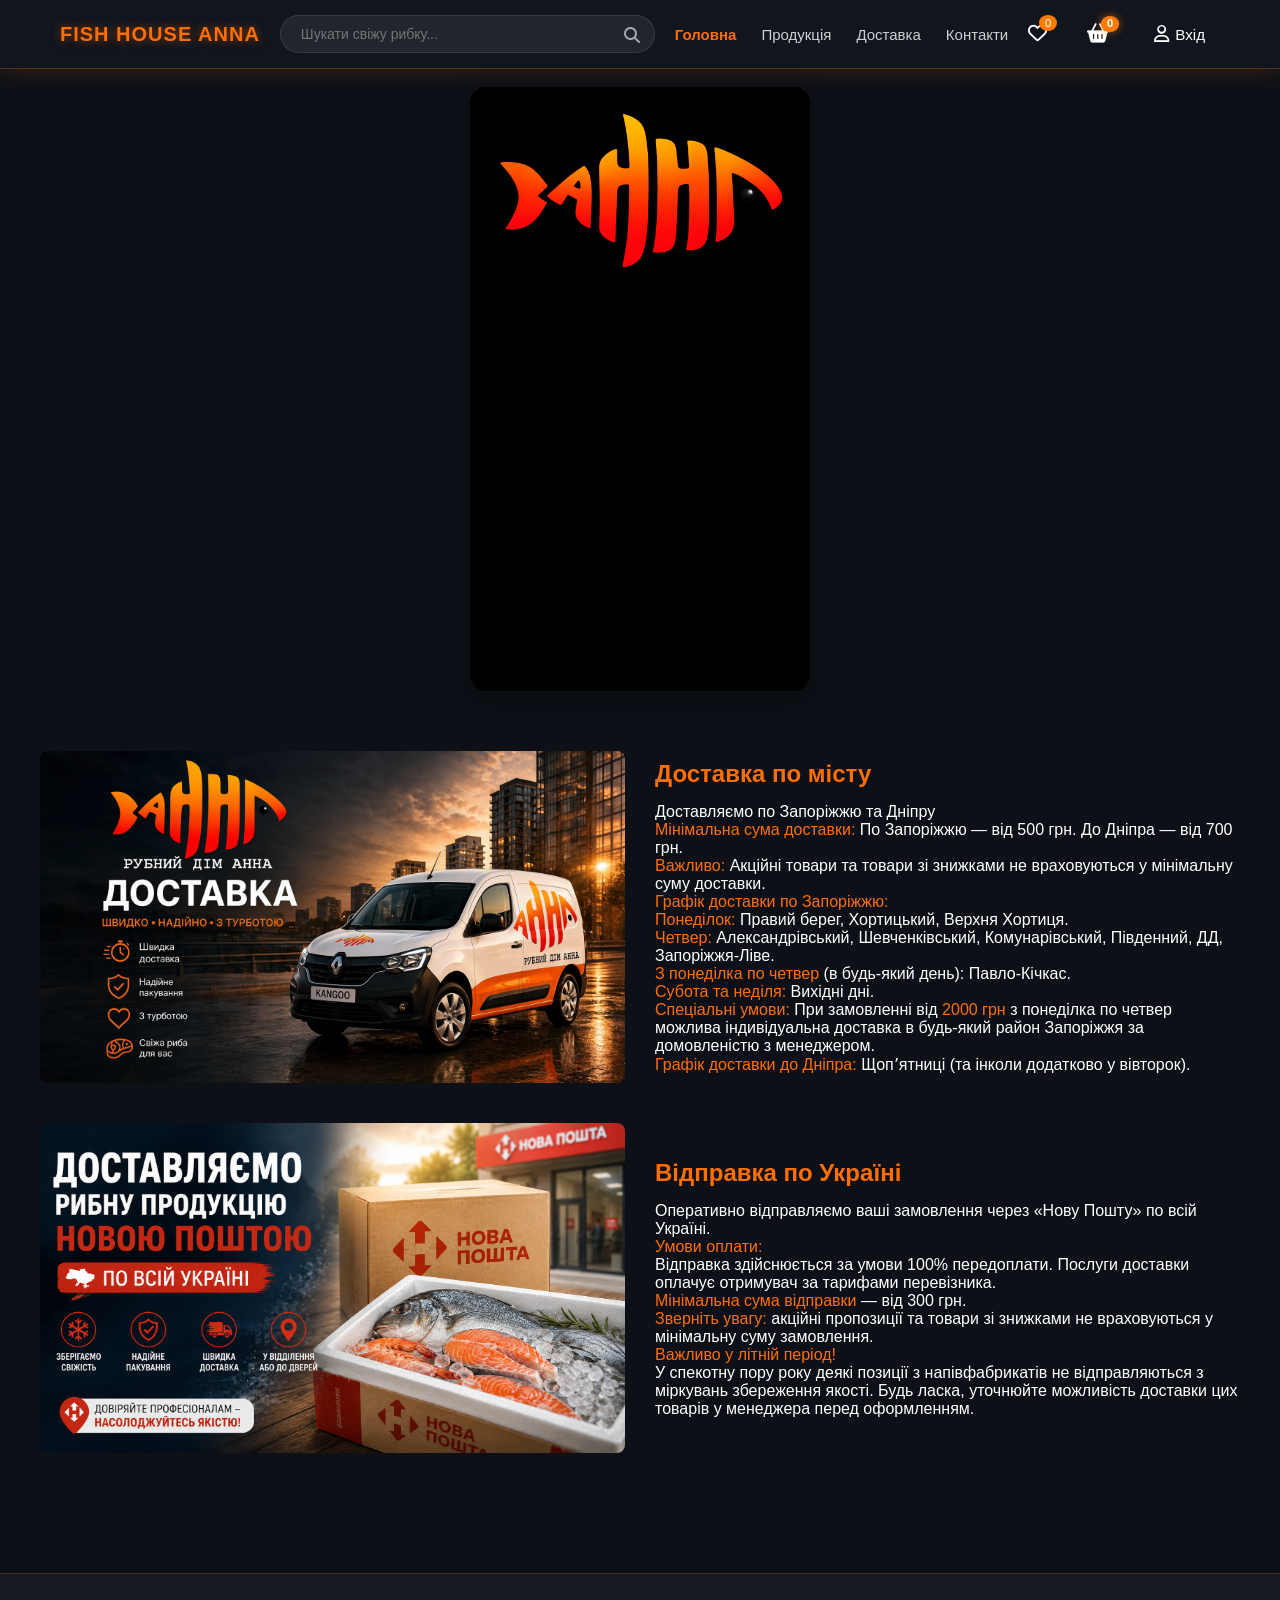
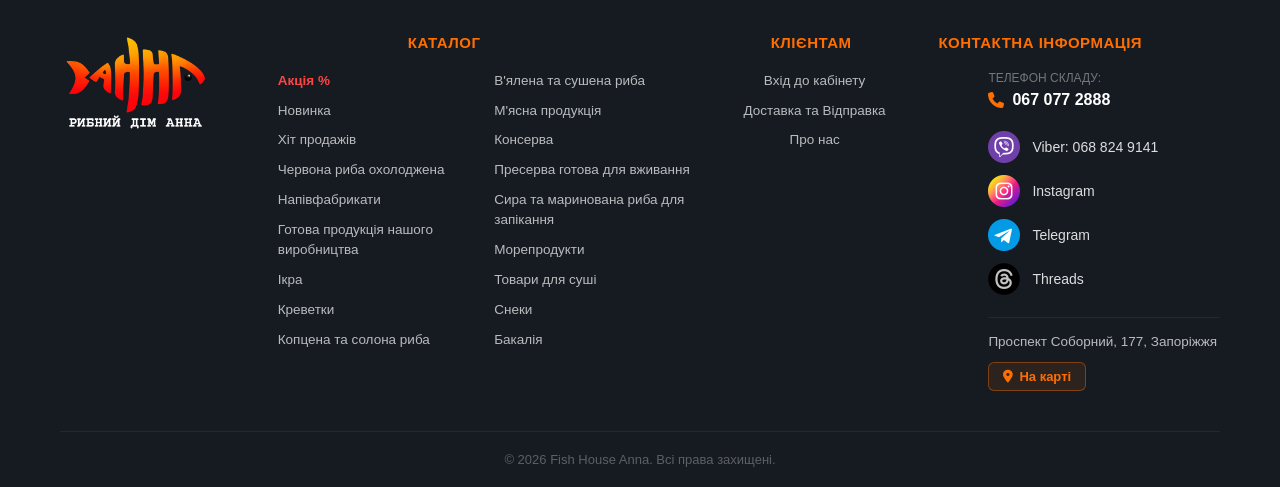
==== index.html @ f6aaa6c7 "Add files via upload" ====
<!DOCTYPE html>
<html lang="uk">
<head>
    <meta charset="UTF-8">
    <meta name="viewport" content="width=device-width, initial-scale=1.0">
    <title>Fish House Anna — Рибний дім</title>
    <link rel="stylesheet" href="https://cdnjs.cloudflare.com/ajax/libs/font-awesome/6.4.0/css/all.min.css">
    <link rel="stylesheet" href="style.css">
</head>
<body>

    <header class="header">
        <div class="header__container">
            
            <a href="index.html" class="header__logo">Fish House Anna</a>

            <div class="header__search">
                <input type="text" class="header__search-input" placeholder="Шукати свіжу рибку...">
                <button type="submit" class="header__search-btn">
                    <i class="fa-solid fa-magnifying-glass"></i>
                </button>
            </div>

            <nav class="header__menu">
                <a href="index.html" class="header__menu-link header__menu-link--active" id="nav-home">Головна</a>
                <a href="products.html" class="header__menu-link" id="nav-products">Продукція</a>
                <a href="#delivery" class="header__menu-link">Доставка</a>
                <a href="#footer-contacts" class="header__menu-link">Контакти</a>
            </nav>

            <a href="favorites.html" class="header__favorites" title="Обране" style="margin-right: 20px; color: inherit; font-size: 1.2rem; position: relative;">
                <i class="fa-regular fa-heart"></i>
                <span class="header__favorites-count" style="position: absolute; top: -8px; right: -10px; background: #ff7a00; color: #fff; font-size: 0.7rem; padding: 2px 6px; border-radius: 50%;">0</span>
            </a>

            <a href="korzina.html" class="header__cart" title="Кошик" style="margin-right: 25px; color: inherit; font-size: 1.2rem; position: relative;">
                <i class="fa-solid fa-basket-shopping"></i>
                <span class="header__cart-count" style="position: absolute; top: -8px; right: -10px; background: #ff7a00; color: #fff; font-size: 0.7rem; padding: 2px 6px; border-radius: 50%;">0</span>
            </a>

            <a href="#" class="header__account" title="Увійти в акаунт" style="color: inherit; font-size: 1.1rem; display: inline-flex; align-items: center; gap: 6px; margin-right: 15px; transition: color 0.3s;">
                <i class="fa-regular fa-user"></i>
                <span class="header__account-text" style="font-size: 0.95rem; font-weight: 500;">Вхід</span>
            </a>

            <button class="header__burger" aria-label="Управління меню">
                <span class="header__burger-line"></span>
                <span class="header__burger-line"></span>
                <span class="header__burger-line"></span>
            </button>

        </div>
    </header>
<main class="main">
    <section class="hero">
        <div class="container">
            <div class="hero__grid">
                
                <div class="hero__side hero__side--left"></div>

                <div class="hero__center">
                    <div class="hero__video-box">
                        
                        <div class="hero__logo-overlay">
                            <img src="images/logo.png" alt="Логотип" class="hero__logo">
                        </div>
                        
                        <div class="hero__video-overlay"></div>
                        
                        <video class="hero__video" autoplay loop muted playsinline>
                            <source src="images/video.mp4" type="video/mp4">
                            Ваш браузер не підтримує відео.
                        </video>
                        
                    </div>
                </div>

                <div class="hero__side hero__side--right"></div>

            </div>
        </div>
    </section>
</main>
<section id="delivery" class="delivery-section">
  <div class="delivery-container">
    
    <div class="delivery-item">
      <div class="delivery-image">
        <img src="images/city-delivery.png" alt="Доставка по місту">
      </div>
      <div class="delivery-content">
        <h2>Доставка по місту</h2>
        <p>Доставляємо по Запоріжжю та Дніпру</p>
<p><span style="color: #FF6E00;">Мінімальна сума доставки:</span> По Запоріжжю — від 500 грн. До Дніпра — від 700 грн.</p>
<p><span style="color: #FF6E00;">Важливо:</span> Акційні товари та товари зі знижками не враховуються у мінімальну суму доставки.</p>
<p><span style="color: #FF6E00;">Графік доставки по Запоріжжю:</span></p>
<p><span style="color: #FF6E00;">Понеділок:</span> Правий берег, Хортицький,  Верхня Хортиця.</p>
<p><span style="color: #FF6E00;">Четвер:</span> Александрівський, Шевченківський, Комунарівський, Південний, ДД, Запоріжжя-Ліве.</p>
<p><span style="color: #FF6E00;">З понеділка по четвер</span> (в будь-який день): Павло-Кічкас.</p>
<p><span style="color: #FF6E00;">Субота та неділя:</span> Вихідні дні.</p>
<p><span style="color: #FF6E00;">Спеціальні умови:</span> При замовленні від <span style="color: #FF6E00;">2000 грн</span> з понеділка по четвер можлива індивідуальна доставка в будь-який район Запоріжжя за домовленістю з менеджером.</p>
<p><span style="color: #FF6E00;">Графік доставки до Дніпра:</span> Щопʼятниці (та інколи додатково у вівторок).</p>
      </div>
    </div>

    <div class="delivery-item">
      <div class="delivery-image">
        <img src="images/ukraine-delivery.png" alt="Відправка по Україні">
      </div>
      <div class="delivery-content">
        <h2>Відправка по Україні</h2>
        <p>Оперативно відправляємо ваші замовлення через «Нову Пошту» по всій Україні.</p>
        <p><span style="color: #FF6E00;">Умови оплати:</span></p>
        <p>Відправка здійснюється за умови 100% передоплати. Послуги доставки оплачує отримувач за тарифами перевізника.</p>
        <p><span style="color: #FF6E00;">Мінімальна сума відправки</span> — від 300 грн.</p>
        <p><span style="color: #FF6E00;">Зверніть увагу:</span> акційні пропозиції та товари зі знижками не враховуються у мінімальну суму замовлення.</p>
        <p><span style="color: #FF6E00;">Важливо у літній період!</span></p>
        <p>У спекотну пору року деякі позиції з напівфабрикатів не відправляються з міркувань збереження якості. Будь ласка, уточнюйте можливість доставки цих товарів у менеджера перед оформленням.</p>
    </div>
    </div>

  </div>
</section>
<footer class="footer" id="footer-contacts">
    <div class="footer__container">
        <div class="footer__grid">
            
            <div class="footer__logo-zone">
                <img src="images/logo_white.png" alt="Fish House Anna" class="footer__logo">
            </div>

            <div class="footer__catalog-center">
    <h4 class="footer__title footer__title--center">Каталог</h4>
    <div class="footer__catalog-columns">
        <ul class="footer__list">
            <!-- Статусы (фильтры) -->
            <li><a href="products.html?filter=sale" class="footer__link footer__link--sale">Акція %</a></li>
            <li><a href="products.html?filter=new" class="footer__link">Новинка</a></li>
            <li><a href="products.html?filter=hit" class="footer__link">Хіт продажів</a></li>
            
            <!-- Категории -->
            <li><a href="products.html?category=chervon_ohol" class="footer__link">Червона риба охолоджена</a></li>
            <li><a href="products.html?category=napivfab" class="footer__link">Напівфабрикати</a></li>
            <li><a href="products.html?category=gotov_prod" class="footer__link">Готова продукція нашого виробництва</a></li>
            <li><a href="products.html?category=ikra" class="footer__link">Ікра</a></li>
            <li><a href="products.html?category=krevetki" class="footer__link">Креветки</a></li>
            <li><a href="products.html?category=kopch_sol" class="footer__link">Копцена та солона риба</a></li>
            
        </ul>
        <ul class="footer__list">
            <li><a href="products.html?category=vyal_sush" class="footer__link">В'ялена та сушена риба</a></li>
            <li><a href="products.html?category=myaso" class="footer__link">М'ясна продукція</a></li>
            <li><a href="products.html?category=konserva" class="footer__link">Консерва</a></li>
            <li><a href="products.html?category=preserva" class="footer__link">Пресерва готова для вживання</a></li>
            <li><a href="products.html?category=sira_marin" class="footer__link">Сира та маринована риба для запікання</a></li>
            <li><a href="products.html?category=moreprod" class="footer__link">Морепродукти</a></li>
            <li><a href="products.html?category=sushi" class="footer__link">Товари для суші</a></li>
            <li><a href="products.html?category=sneki" class="footer__link">Снеки</a></li>
            <li><a href="products.html?category=bakaleya" class="footer__link">Бакалія</a></li>
        </ul>
    </div>
</div>

            <div class="footer__col">
                <h4 class="footer__title footer__title--clients">Клієнтам</h4>
                <ul class="footer__list footer__list--clients">
                    <li><a href="profile.html" class="footer__link">Вхід до кабінету</a></li>
                    <li><a href="#delivery" class="footer__link">Доставка та Відправка</a></li>
                    <li><a href="#" class="footer__link">Про нас</a></li>
                </ul>
            </div>

            <div class="footer__col-contacts">
                <h4 class="footer__title">Контактна інформація</h4>
                <div class="footer__contacts">
                    
                    <div class="footer__contact-block">
                        <span class="footer__contact-label">Телефон складу:</span>
                        <a href="tel:+380670772888" class="footer__contact-item">
                            <i class="fa-solid fa-phone footer__phone-icon"></i>
                            067 077 2888
                        </a>
                    </div>

                    <div class="footer__socials-list">
                        
                        <a href="viber://chat?number=%2B380688249141" class="footer__social-row">
                            <img src="images/icons/viber.png" alt="Viber" class="footer__social-img">
                            <span class="footer__social-text">Viber: 068 824 9141</span>
                        </a>

                        <a href="https://www.instagram.com/fish_house.zp/" target="_blank" class="footer__social-row">
                            <img src="images/icons/instagram.png" alt="Instagram" class="footer__social-img">
                            <span class="footer__social-text">Instagram</span>
                        </a>
                        
                        <a href="https://t.me/titka_anya_zp" target="_blank" class="footer__social-row">
                            <img src="images/icons/telegram.png" alt="Telegram" class="footer__social-img">
                            <span class="footer__social-text">Telegram</span>
                        </a>

                        <a href="https://www.threads.net/@fish_house.zp" target="_blank" class="footer__social-row">
                            <img src="images/icons/threads.png" alt="Threads" class="footer__social-img">
                            <span class="footer__social-text">Threads</span>
                        </a>
                    </div>

                    <div class="footer__address-block">
                        <span class="footer__address-text">Проспект Соборний, 177, Запоріжжя</span>
                        <a href="https://www.google.com/maps/place/%D0%BF%D1%80%D0%BE%D1%81%D0%BF.+%D0%A1%D0%BE%D0%B1%D0%BE%D1%80%D0%BD%D1%8B%D0%B9,+177,+%D0%97%D0%B0%D0%BF%D0%BE%D1%80%D0%BE%D0%B6%D1%8C%D0%B5,+%D0%97%D0%B0%D0%BF%D0%BE%D1%80%D0%BE%D0%B6%D1%81%D0%BA%D0%B0%D1%8F+%D0%BE%D0%B1%D0%BB%D0%B0%D1%81%D1%82%D1%8C,+69000/@47.8571517,35.1049167,17z/data=!3m1!4b1!4m6!3m5!1s0x40dc66d06a59a0f9:0x6ec41a29a8f4add4!8m2!3d47.8571517!4d35.1049167!16s%2Fg%2F1vzqqsss?entry=ttu&g_ep=EgoyMDI2MDYyMS4wIKXMDSoASAFQAw%3D%3D" target="_blank" class="footer__map-btn">
                            <i class="fa-solid fa-location-dot"></i>
                            На карті
                        </a>
                    </div>

                </div>
            </div>

        </div>

        <div class="footer__bottom">
            <p>© 2026 Fish House Anna. Всі права захищені.</p>
        </div>
    </div>
</footer>
    <script src="main.js"></script>
</body>
</html>
---- style.css ----
/* ==========================================================================
   1. СБРОС СТИЛЕЙ И БАЗОВЫЕ НАСТРОЙКИ
   ========================================================================== */
* {
    margin: 0;
    padding: 0;
    box-sizing: border-box;
    font-family: 'Segoe UI', Tahoma, Geneva, Verdana, sans-serif;
}

body {
    background-color: #0d1117;
    color: #ffffff;
    min-height: 200vh; /* Скролл для проверки эффекта стекла */
    padding-top: 80px; /* Отступ сверху, чтобы контент не залезал под фиксированную шапку */
}

.container {
    width: 100%;
    max-width: 1200px;
    margin: 0 auto;
    padding: 0 15px;
    box-sizing: border-box;
}

a {
    text-decoration: none;
    color: inherit;
}

/* ==========================================================================
   2. СТЕКЛЯННЫЙ ХЕДЕР С ОРАНЖЕВЫМ НЕОНОМ (БЭМ)
   ========================================================================== */
.header {
    position: fixed;
    top: 0;
    left: 0;
    width: 100%;
    z-index: 1000;
    background: rgba(20, 26, 35, 0.65);
    backdrop-filter: blur(12px);
    -webkit-backdrop-filter: blur(12px);
    border-bottom: 1px solid rgba(255, 110, 0, 0.3);
    box-shadow: 0 4px 20px rgba(255, 110, 0, 0.15);
}

.header__container {
    max-width: 1200px;
    margin: 0 auto;
    padding: 15px 20px;
    display: flex;
    align-items: center;
    justify-content: space-between;
    gap: 20px;
}

/* Логотип */
.header__logo {
    font-size: 20px;
    font-weight: 800;
    text-transform: uppercase;
    letter-spacing: 1px;
    color: #ff6e00;
    text-shadow: 0 0 10px rgba(255, 110, 0, 0.5);
    flex-shrink: 0;
}

/* Поиск */
.header__search {
    display: flex;
    flex: 1;
    max-width: 400px;
    position: relative;
}

.header__search-input {
    width: 100%;
    padding: 10px 45px 10px 20px;
    background: rgba(255, 255, 255, 0.07);
    border: 1px solid rgba(255, 255, 255, 0.1);
    border-radius: 25px;
    color: #fff;
    font-size: 14px;
    transition: all 0.3s ease;
}

.header__search-input:focus {
    outline: none;
    background: rgba(255, 255, 255, 0.12);
    border-color: #ff6e00;
    box-shadow: 0 0 10px rgba(255, 110, 0, 0.3);
}

.header__search-btn {
    position: absolute;
    right: 5px;
    top: 50%;
    transform: translateY(-50%);
    background: none;
    border: none;
    color: rgba(255, 255, 255, 0.6);
    cursor: pointer;
    width: 35px;
    height: 35px;
    display: flex;
    align-items: center;
    justify-content: center;
    font-size: 16px;
    transition: color 0.3s;
}

.header__search-input:focus + .header__search-btn {
    color: #ff6e00;
}

/* Навигация */
.header__menu {
    display: flex;
    align-items: center;
    gap: 25px;
}

.header__menu-link {
    font-size: 15px;
    font-weight: 500;
    color: rgba(255, 255, 255, 0.8);
    transition: color 0.3s ease;
}

.header__menu-link:hover {
    color: #ff6e00;
}

.header__menu-link--active {
    color: #ff6e00;
    font-weight: 600;
}

/* Корзина */
.header__cart {
    font-size: 20px;
    color: rgba(255, 255, 255, 0.8);
    position: relative;
    transition: all 0.3s ease;
    display: flex;
    align-items: center;
    justify-content: center;
}

.header__cart:hover {
    color: #ff6e00;
    transform: translateY(-2px);
}

.header__cart-count {
    position: absolute;
    top: -7px;
    right: -10px;
    background-color: #ff6e00;
    color: #fff;
    font-size: 11px;
    font-weight: 700;
    padding: 2px 6px;
    border-radius: 10px;
    line-height: 1;
    box-shadow: 0 0 8px rgba(255, 110, 0, 0.6);
}

/* Бургер-меню */
.header__burger {
    display: none;
    flex-direction: column;
    justify-content: space-between;
    width: 24px;
    height: 18px;
    background: none;
    border: none;
    cursor: pointer;
    padding: 0;
}

.header__burger-line {
    width: 100%;
    height: 2px;
    background-color: #ffffff;
    transition: all 0.3s ease;
}

/* ==========================================================================
   3. АДАПТИВНОСТЬ И МОБИЛЬНАЯ ЛОГИКА
   ========================================================================== */
@media (max-width: 768px) {
    body {
        padding-top: 115px; /* Корректируем отступ сверху под двухстрочную шапку */
    }
    
    .header__container {
        flex-wrap: wrap;
        gap: 10px; /* Уменьшаем gap на мобильных */
        padding: 10px 15px; /* Уменьшаем padding на мобильных */
    }

    .header__logo {
        margin-right: auto; /* Прижимает логотип влево, а иконки/бургер вправо */
    }

    .header__favorites,
    .header__cart,
    .header__account {
        margin-right: 0 !important; /* Убираем жесткие десктопные инлайновые margin-right */
    }

    .header__account-text {
        display: none; /* Скрываем текст "Вхід", оставляя только компактную иконку */
    }

    .header__search {
        order: 2; /* Помещаем поиск на вторую строку */
        flex: 0 0 100%; /* Поиск занимает всю ширину */
        max-width: 100%;
        margin-top: 5px; /* Небольшой отступ от верхней строки */
    }

    .header__search-input {
        padding: 8px 40px 8px 15px; /* Более компактная высота инпута */
        font-size: 13px;
    }

    .header__search-btn {
        width: 30px;
        height: 30px;
        font-size: 14px;
    }

    .header__menu {
        display: flex;
        flex-direction: column;
        position: absolute;
        top: 100%;
        left: 0;
        width: 100%;
        background: rgba(20, 26, 35, 0.95);
        backdrop-filter: blur(15px);
        -webkit-backdrop-filter: blur(15px);
        padding: 20px;
        gap: 20px;
        border-bottom: 1px solid rgba(255, 110, 0, 0.2);
        
        opacity: 0;
        visibility: hidden;
        transform: translateY(-20px);
        transition: all 0.3s ease;
    }

    .header__menu--active {
        opacity: 1;
        visibility: visible;
        transform: translateY(0);
    }

    .header__menu-link {
        font-size: 18px;
        width: 100%;
        padding: 5px 0;
    }
    
    .header__burger {
        display: flex;
    }

    /* Анимация бургера в крестик */
    .header__burger--active .header__burger-line:nth-child(1) {
        transform: translateY(8px) rotate(45deg);
        background-color: #ff6e00;
    }

    .header__burger--active .header__burger-line:nth-child(2) {
        opacity: 0;
    }

    .header__burger--active .header__burger-line:nth-child(3) {
        transform: translateY(-8px) rotate(-45deg);
        background-color: #ff6e00;
    }

    /* Мобильная адаптация верхней панели каталога */
    .catalog__top {
        flex-direction: column;
        align-items: stretch;
        gap: 15px;
        text-align: center;
        padding: 15px;
    }

    .catalog__sort {
        justify-content: space-between;
    }
}

@media (max-width: 480px) {
    .header__logo {
        font-size: 16px; /* Логотип компактнее на маленьких экранах */
    }
}
/* Отступ всей новой страницы от шапки */
.main {
    padding-top: 7px;
}

/* Создаем сетку из 3 колонок */
.hero__grid {
    display: grid;
    grid-template-columns: 1fr 340px 1fr; /* Бока делят место поровну, центр строго 340px под мобильное видео */
    gap: 20px;
    align-items: start;
    max-width: 1200px;
    margin: 0 auto;
    width: 100%;
}

/* Боковые пустые пространства под будущие карточки */
.hero__side {
    width: 100%;
    min-height: 200px;
}

/* Центральная часть */
.hero__center {
    width: 100%;
}

/* Коробка для вертикального видео 9:16 */
.hero__video-box {
    position: relative;
    width: 100%;
    padding-top: 177.77%; /* Держит пропорции под вертикальное видео 720x1280 */
    border-radius: 16px;
    overflow: hidden;
    box-shadow: 0 10px 30px rgba(0, 0, 0, 0.3);
    background-color: #000;
}

/* Само видео внутри коробки */
.hero__video {
    position: absolute;
    top: 0;
    left: 0;
    width: 100%;
    height: 100%;
    object-fit: cover;
    z-index: 1;
}

/* Слой для затемнения видео */
.hero__video-overlay {
    position: absolute;
    top: 0;
    left: 0;
    width: 100%;
    height: 100%;
    background: rgba(0, 0, 0, 0.3); /* 0.3 — это степень затемнения. Нужна больше темнота — ставь 0.4 или 0.5 */
    z-index: 2; /* Сидит строго над видео */
    pointer-events: none; /* Чтобы клики проходили сквозь слой */
}

/* Контейнер для логотипа (позиционирование сверху по центру) */
.hero__logo-overlay {
    position: absolute;
    top: 20px; /* Отступ логотипа от верхнего края видео */
    left: 50%;
    transform: translateX(-50%); /* Центровка по горизонтали */
    width: 100%;
    display: flex;
    justify-content: center;
    z-index: 3; /* Поверх затемнения и видео */
    pointer-events: none;
}

/* Сам логотип */
.hero__logo {
    max-width: 90%; /* Логотип занимает 90% ширины видео. Уменьшай проценты, если захочешь сделать его меньше */
    height: auto;
    object-fit: contain;
}

/* Адаптив для мобилок */
@media (max-width: 992px) {
    .hero__grid {
        grid-template-columns: 1fr;
    }
    .hero__side {
        display: none; /* Прячем пустые боковые зоны на телефонах, чтобы не мешались */
    }
    .hero__center {
        max-width: 340px;
        margin: 0 auto;
    }
}
/* ==========================================================================
   4. АВТОНОМНЫЙ ФУТЕР С ПОДГОНКОЙ PNG ИКОНОК (БЭМ)
   ========================================================================== */
.footer {
    background-color: #161b22;
    color: #ffffff;
    padding: 60px 0 20px 0;
    margin-top: 60px;
    border-top: 1px solid rgba(255, 110, 0, 0.2);
}

.footer__container {
    max-width: 1200px;
    margin: 0 auto;
    padding: 0 20px;
}

/* Сетка из 4 колонок слева направо */
.footer__grid {
    display: grid;
    grid-template-columns: 1fr 2.2fr 1fr 1.5fr;
    gap: 30px;
    align-items: start;
    margin-bottom: 40px;
}

.footer__logo-zone {
    width: 100%;
}

.footer__logo {
    max-width: 150px;
    height: auto;
    object-fit: contain;
}

.footer__col {
    display: flex;
    flex-direction: column;
}

.footer__title {
    font-size: 15px;
    font-weight: 700;
    margin-bottom: 20px;
    color: #ff6e00;
    text-transform: uppercase;
    letter-spacing: 0.5px;
}

/* Центрирование заголовка над двумя колонками каталога */
.footer__title--center {
    text-align: center;
    position: relative;
    right: 40px;
}

.footer__catalog-center {
    display: flex;
    flex-direction: column;
    width: 100%;
}

/* Двухколоночный список товаров */
.footer__catalog-columns {
    display: grid;
    grid-template-columns: 1fr 1fr;
    gap: 20px;
}

.footer__list {
    list-style: none;
    padding: 0;
    margin: 0;
}

.footer__list li {
    margin-bottom: 10px;
}

.footer__link {
    color: rgba(255, 255, 255, 0.7);
    text-decoration: none;
    font-size: 13.5px;
    line-height: 1.4;
    transition: color 0.2s ease;
}

.footer__link:hover {
    color: #ff6e00;
}

.footer__link--sale {
    color: #ff4444;
    font-weight: 700;
}

.footer__link--sale:hover {
    color: #ff6666;
}

/* Правая колонка контактов */
.footer__col-contacts {
    display: flex;
    flex-direction: column;
}

.footer__contacts {
    display: flex;
    flex-direction: column;
    gap: 22px;
    margin-left: 50px;
}

.footer__contact-block {
    display: flex;
    flex-direction: column;
    gap: 6px;
}

.footer__contact-label {
    font-size: 12px;
    color: rgba(255, 255, 255, 0.4);
    text-transform: uppercase;
}

.footer__contact-item {
    color: #ffffff;
    font-size: 16px;
    font-weight: 600;
    display: flex;
    align-items: center;
    gap: 8px;
    transition: color 0.2s ease;
}

.footer__contact-item:hover {
    color: #ff6e00;
}

.footer__phone-icon {
    color: #ff6e00;
    font-size: 16px;
}

/* Вертикальный список соцсетей */
.footer__socials-list {
    display: flex;
    flex-direction: column;
    gap: 12px;
}

.footer__social-row {
    display: flex;
    align-items: center;
    gap: 12px;
    color: rgba(255, 255, 255, 0.85);
    text-decoration: none;
    font-size: 14px;
    font-weight: 500;
    transition: color 0.2s ease;
}

.footer__social-row:hover {
    color: #ff6e00;
}

/* ЖЕСТКАЯ ПОДГОНКА PNG ИКОНОК — СЮДА ВСТАНЕТ ЛЮБОЙ РАЗМЕР ИЗ КАТАЛОГА */
.footer__social-img {
    width: 32px;
    height: 32px;
    object-fit: contain; /* Чтобы картинка не сжималась и не деформировалась */
    flex-shrink: 0;
    transition: transform 0.2s ease;
}

.footer__social-row:hover .footer__social-img {
    transform: scale(1.08); /* Легкий интерактивный зум при наведении */
}

/* Нижняя часть с картой */
.footer__address-block {
    display: flex;
    flex-direction: column;
    gap: 10px;
    border-top: 1px solid rgba(255, 255, 255, 0.06);
    padding-top: 15px;
}

.footer__address-text {
    font-size: 13.5px;
    color: rgba(255, 255, 255, 0.7);
    line-height: 1.4;
}

.footer__map-btn {
    align-self: flex-start;
    display: flex;
    align-items: center;
    gap: 6px;
    background: rgba(255, 110, 0, 0.1);
    border: 1px solid rgba(255, 110, 0, 0.4);
    border-radius: 6px;
    padding: 6px 14px;
    color: #ff6e00;
    font-size: 13px;
    font-weight: 600;
    transition: all 0.2s ease;
}

.footer__map-btn:hover {
    background: #ff6e00;
    color: #ffffff;
    box-shadow: 0 0 10px rgba(255, 110, 0, 0.3);
}

.footer__bottom {
    grid-column: span 4;
    border-top: 1px solid rgba(255, 255, 255, 0.06);
    padding-top: 20px;
    text-align: center;
    margin-top: 20px;
}

.footer__bottom p {
    color: rgba(255, 255, 255, 0.3);
    font-size: 13px;
    margin: 0;
}

/* ==========================================================================
   АДАПТИВНОСТЬ ФУТЕРА ПОД МОБИЛКИ С КАРТИНКАМИ
   ========================================================================== */
@media (max-width: 1024px) {
    .footer__grid {
        grid-template-columns: 1fr 1fr;
        gap: 35px;
    }
    .footer__logo-zone {
        grid-column: span 2;
        display: flex;
        justify-content: center;
        margin-bottom: 10px;
    }
    .footer__bottom {
        grid-column: span 2;
    }
}

@media (max-width: 768px) {
    .footer__catalog-columns {
        gap: 15px;
    }
}
.footer__title--clients {
    position: relative;
    left: 50px; /* Меняй эту цифру, чтобы двигать слово влево или вправо */
}
.footer__list--clients {
    text-align: center;
}
@media (max-width: 576px) {

    .footer {
        padding: 40px 0 20px 0;
    }

    .footer__grid {
        grid-template-columns: 1fr;
        gap: 35px;
        text-align: center;
    }

    .footer__logo-zone,
    .footer__bottom {
        grid-column: span 1;
    }

    /* КАТАЛОГ */
    .footer__title--center {
        text-align: center;
        position: static;
        right: 0;
    }

    /* КЛІЄНТАМ */
    .footer__title--clients {
        position: static;
        left: 0;
        text-align: center;
    }

    .footer__catalog-columns {
        grid-template-columns: 1fr;
        gap: 10px;
    }

    /* Контакты */
    .footer__contacts {
        margin-left: 0;
        align-items: center;
    }

    .footer__contact-block,
    .footer__address-block {
        align-items: center;
    }

    .footer__social-row,
    .footer__contact-item {
        justify-content: center;
    }

    .footer__map-btn {
        align-self: center;
    }
}

/* ==========================================================================
   3. СТИЛИ СТРАНИЦЫ КАТАЛОГА (БЭМ)
   ========================================================================== */
.catalog {
    padding: 20px 0 60px 0;
}

.catalog__top {
    display: flex;
    justify-content: space-between;
    align-items: center;
    margin-bottom: 30px;
    background: rgba(20, 26, 35, 0.5);
    backdrop-filter: blur(8px);
    border: 1px solid rgba(255, 122, 0, 0.15);
    padding: 15px 25px;
    border-radius: 12px;
}

.catalog__count {
    font-size: 1.1rem;
    color: #e2e8f0;
}

#products-count {
    color: #ff7a00;
    font-weight: bold;
    text-shadow: 0 0 10px rgba(255, 122, 0, 0.3);
}

.catalog__mobile-toggle-btn {
    display: none; /* Скрыта на десктопе */
    background: linear-gradient(135deg, #ff7a00 0%, #ff5500 100%);
    color: #fff;
    border: none;
    padding: 10px 20px;
    border-radius: 8px;
    font-weight: 600;
    cursor: pointer;
    box-shadow: 0 4px 15px rgba(255, 122, 0, 0.3);
    transition: all 0.3s ease;
}

.catalog__sort {
    display: flex;
    align-items: center;
    gap: 10px;
}

.catalog__sort-label {
    color: #94a3b8;
    font-size: 0.95rem;
}

.catalog__sort-select {
    background: #141a23;
    color: #fff;
    border: 1px solid rgba(255, 122, 0, 0.3);
    padding: 8px 15px;
    border-radius: 8px;
    outline: none;
    cursor: pointer;
    font-size: 0.95rem;
    transition: border-color 0.3s ease;
}

.catalog__sort-select:focus {
    border-color: #ff7a00;
    box-shadow: 0 0 10px rgba(255, 122, 0, 0.2);
}

.catalog__layout {
    display: grid;
    grid-template-columns: 300px 1fr;
    gap: 30px;
    align-items: start;
}

/* ЛЕВАЯ КОЛОНКА — ФИЛЬТРЫ */
.catalog__sidebar {
    background: rgba(20, 26, 35, 0.65);
    backdrop-filter: blur(12px);
    -webkit-backdrop-filter: blur(12px);
    border: 1px solid rgba(255, 114, 0, 0.2);
    border-radius: 16px;
    padding: 25px;
    position: sticky;
    top: 110px;
    box-shadow: 0 8px 32px rgba(0, 0, 0, 0.2);
}

.filter-block {
    margin-bottom: 30px;
}

.filter-block:last-child {
    margin-bottom: 0;
}

.filter-block__title {
    font-size: 1.1rem;
    color: #fff;
    margin-bottom: 15px;
    border-left: 3px solid #ff7a00;
    padding-left: 10px;
}

/* ИЗЯЩНЫЙ ДВОЙНОЙ ПОЛЗУНОК ЦЕН */
.price-slider {
    position: relative;
    padding-top: 15px;
}

.price-slider__track {
    position: absolute;
    width: 100%;
    height: 5px;
    background: #1e293b;
    border-radius: 5px;
    top: 22px;
    z-index: 1;
}

.price-slider__input {
    position: absolute;
    width: 100%;
    height: 5px;
    top: 15px;
    background: none;
    pointer-events: none;
    -webkit-appearance: none;
    appearance: none;
    z-index: 2;
}

.price-slider__input::-webkit-slider-thumb {
    height: 18px;
    width: 18px;
    border-radius: 50%;
    background: #ff7a00;
    border: 2px solid #fff;
    cursor: pointer;
    pointer-events: auto;
    -webkit-appearance: none;
    box-shadow: 0 0 8px rgba(255, 122, 0, 0.5);
}

.price-slider__input::-moz-range-thumb {
    height: 18px;
    width: 18px;
    border-radius: 50%;
    background: #ff7a00;
    border: 2px solid #fff;
    cursor: pointer;
    pointer-events: auto;
    box-shadow: 0 0 8px rgba(255, 122, 0, 0.5);
}

.price-slider__outputs {
    display: flex;
    justify-content: space-between;
    gap: 15px;
    margin-top: 35px;
}

.price-slider__value-box {
    display: flex;
    align-items: center;
    background: #0d1117;
    border: 1px solid rgba(255, 122, 0, 0.2);
    border-radius: 6px;
    padding: 5px 10px;
    width: 50%;
}

.price-slider__value-box span {
    color: #64748b;
    font-size: 0.85rem;
    margin-right: 5px;
}

.price-slider__num-input {
    background: none;
    border: none;
    color: #fff;
    width: 100%;
    font-size: 0.9rem;
    outline: none;
    text-align: right;
}

/* Убираем стрелочки у инпутов */
.price-slider__num-input::-webkit-outer-spin-button,
.price-slider__num-input::-webkit-inner-spin-button {
    -webkit-appearance: none;
    margin: 0;
}

/* ФИЛЬТРЫ-ЧЕКБОКСЫ */
.filter-checkbox {
    margin-bottom: 12px;
}

.filter-checkbox__label {
    display: flex;
    align-items: center;
    cursor: pointer;
    color: #cbd5e1;
    font-size: 0.95rem;
    user-select: none;
}

.filter-checkbox__input {
    position: absolute;
    opacity: 0;
    cursor: pointer;
    height: 0;
    width: 0;
}

.filter-checkbox__custom {
    position: relative;
    height: 18px;
    width: 18px;
    background-color: #141a23;
    border: 1px solid rgba(255, 122, 0, 0.4);
    border-radius: 4px;
    margin-right: 10px;
    transition: all 0.2s ease;
}

.filter-checkbox__label:hover .filter-checkbox__custom {
    border-color: #ff7a00;
    box-shadow: 0 0 8px rgba(255, 122, 0, 0.3);
}

.filter-checkbox__input:checked ~ .filter-checkbox__custom {
    background-color: #ff7a00;
    border-color: #ff7a00;
}

.filter-checkbox__custom:after {
    content: "";
    position: absolute;
    display: none;
    left: 5px;
    top: 2px;
    width: 4px;
    height: 8px;
    border: solid white;
    border-width: 0 2px 2px 0;
    transform: rotate(45deg);
}

.filter-checkbox__input:checked ~ .filter-checkbox__custom:after {
    display: block;
}

/* КАТЕГОРИИ (КНОПКИ ТАБЫ) */
.filter-categories {
    display: flex;
    flex-direction: column;
    gap: 8px;
}

.filter-categories__btn {
    background: none;
    border: 1px solid rgba(255, 255, 255, 0.05);
    color: #cbd5e1;
    text-align: left;
    padding: 10px 15px;
    border-radius: 8px;
    cursor: pointer;
    font-size: 0.95rem;
    transition: all 0.2s ease;
}

.filter-categories__btn:hover {
    background: rgba(255, 122, 0, 0.05);
    color: #fff;
    border-color: rgba(255, 122, 0, 0.3);
}

.filter-categories__btn--active {
    background: linear-gradient(135deg, #ff7a00 0%, #ff5500 100%);
    color: #fff;
    border: none;
    font-weight: 600;
    box-shadow: 0 4px 15px rgba(255, 122, 0, 0.25);
}

/* ПРАВАЯ КОЛОНКА — СЕТКА ТОВАРОВ */
.catalog__content {
    display: flex;
    flex-direction: column;
    gap: 40px;
}

.catalog__grid {
    display: grid;
    grid-template-columns: repeat(3, 1fr);
    gap: 25px;
}

.catalog__no-results {
    grid-column: span 3;
    text-align: center;
    padding: 60px 20px;
    color: #94a3b8;
    font-size: 1.2rem;
    background: rgba(20, 26, 35, 0.4);
    border-radius: 16px;
    border: 1px dashed rgba(255, 122, 0, 0.2);
}

/* ДИНАМИЧЕСКАЯ КАРТОЧКА ТОВАРА */
.product-card {
    background: rgba(20, 26, 35, 0.5);
    backdrop-filter: blur(10px);
    -webkit-backdrop-filter: blur(10px);
    border: 1px solid rgba(255, 255, 255, 0.06);
    border-radius: 16px;
    padding: 20px;
    position: relative;
    display: flex;
    flex-direction: column;
    justify-content: space-between;
    transition: all 0.4s cubic-bezier(0.4, 0, 0.2, 1);
    overflow: hidden;
}

/* Плавная оранжевая рамка при ховере */
.product-card:hover {
    border-color: #ff7a00;
    box-shadow: 0 0 25px rgba(255, 122, 0, 0.25);
    transform: translateY(-4px);
}

/* Скрытые элементы, плавно появляющиеся при ховере */
.product-card__control,
.product-card__favorite,
.product-card__quantity {
    opacity: 0;
    visibility: hidden;
    transition: opacity 0.35s ease, visibility 0.35s ease;
}

.product-card:hover .product-card__control,
.product-card:hover .product-card__favorite,
.product-card:hover .product-card__quantity {
    opacity: 1;
    visibility: visible;
}

/* Бейджи сверху на карточке */
.product-card__badges {
    position: absolute;
    top: 15px;
    left: 15px;
    display: flex;
    flex-direction: column;
    gap: 6px;
    z-index: 10;
}

.product-card__badge {
    font-size: 0.75rem;
    font-weight: 700;
    padding: 4px 10px;
    border-radius: 6px;
    color: #fff;
    text-transform: uppercase;
    box-shadow: 0 2px 8px rgba(0,0,0,0.2);
}

.product-card__badge--sale { background: #ef4444; }
.product-card__badge--new { background: #10b981; }
.product-card__badge--hit { background: #f59e0b; }

/* Кнопка избранного (Сердечко на карточке) */
.product-card__favorite {
    position: absolute;
    top: 15px;
    right: 15px;
    background: rgba(13, 17, 23, 0.75);
    backdrop-filter: blur(4px);
    border: 1px solid rgba(255,255,255,0.1);
    color: #cbd5e1;
    width: 36px;
    height: 36px;
    border-radius: 50%;
    display: flex;
    align-items: center;
    justify-content: center;
    cursor: pointer;
    z-index: 10;
    transition: all 0.2s ease;
}

.product-card__favorite:hover {
    color: #ef4444;
    border-color: rgba(239, 68, 68, 0.4);
    transform: scale(1.1);
}

.product-card__favorite--active {
    opacity: 1 !important;
    visibility: visible !important;
    color: #ef4444;
    background: #fff;
    border-color: #fff;
    box-shadow: 0 0 10px rgba(239, 68, 68, 0.4);
}

/* Фото товара */
.product-card__img-box {
    width: 100%;
    height: 180px;
    display: flex;
    align-items: center;
    justify-content: center;
    margin-bottom: 15px;
    cursor: pointer;
}

.product-card__img {
    max-width: 100%;
    max-height: 100%;
    object-fit: contain;
    transition: transform 0.4s ease;
}

.product-card:hover .product-card__img {
    transform: scale(1.05);
}

/* Инфо блок */
.product-card__title {
    font-size: 1.05rem;
    font-weight: 600;
    color: #fff;
    margin-bottom: 10px;
    line-height: 1.4;
    cursor: pointer;
    transition: color 0.2s ease;
}

.product-card__title:hover {
    color: #ff7a00;
}

.product-card__price-box {
    display: flex;
    align-items: baseline;
    gap: 8px;
    margin-bottom: 15px;
}

.product-card__price {
    font-size: 1.3rem;
    font-weight: 700;
    color: #fff;
}

.product-card__price--promo {
    color: #ef4444;
}

.product-card__old-price {
    font-size: 0.95rem;
    color: #64748b;
    text-decoration: line-line-through;
    text-decoration: line-through;
}

.product-card__unit {
    font-size: 0.85rem;
    color: #94a3b8;
}

/* Кнопка добавления в корзину */
.product-card__btn {
    background: linear-gradient(135deg, #ff7a00 0%, #ff5500 100%);
    color: #fff;
    border: none;
    width: 100%;
    padding: 12px;
    border-radius: 10px;
    font-weight: 600;
    cursor: pointer;
    display: flex;
    align-items: center;
    justify-content: center;
    gap: 8px;
    box-shadow: 0 4px 12px rgba(255, 122, 0, 0.2);
    transition: all 0.2s ease;
}

.product-card__btn:hover {
    box-shadow: 0 6px 18px rgba(255, 122, 0, 0.4);
    transform: translateY(-1px);
}

/* Блок изменения количества товара (+/-) */
.product-card__quantity {
    display: flex;
    align-items: center;
    justify-content: space-between;
    background: #141a23;
    border: 1px solid rgba(255, 255, 255, 0.08);
    border-radius: 8px;
    padding: 4px;
    margin-bottom: 12px;
}

.product-card__quantity-btn {
    background: #1e293b;
    border: none;
    color: #fff;
    width: 28px;
    height: 28px;
    border-radius: 6px;
    cursor: pointer;
    font-weight: bold;
    font-size: 1rem;
    display: flex;
    align-items: center;
    justify-content: center;
    transition: background 0.2s ease;
}

.product-card__quantity-btn:hover {
    background: #ff7a00;
}

.product-card__quantity-num {
    font-size: 0.95rem;
    font-weight: 600;
    color: #fff;
}

/* СОСТОЯНИЕ: ТОВАР ОТСУТСТВУЕТ */
.product-card--missing {
    opacity: 0.55;
}

.product-card--missing:hover {
    border-color: rgba(255,255,255,0.1);
    box-shadow: none;
    transform: none;
}

.product-card__missing-text {
    background: rgba(239, 68, 68, 0.1);
    border: 1px solid rgba(239, 68, 68, 0.2);
    color: #f87171;
    text-align: center;
    padding: 10px;
    border-radius: 8px;
    font-size: 0.9rem;
    font-weight: 600;
    margin-top: auto;
}

/* ПАГИНАЦИЯ */
.catalog__pagination {
    display: flex;
    justify-content: center;
    align-items: center;
    flex-wrap: wrap; /* Разрешаем перенос кнопок страниц на мобильных */
    gap: 8px;
    margin-top: 20px;
}

.catalog__page-btn {
    background: rgba(20, 26, 35, 0.6);
    border: 1px solid rgba(255, 255, 255, 0.08);
    color: #cbd5e1;
    min-width: 40px;
    height: 40px;
    border-radius: 8px;
    cursor: pointer;
    display: flex;
    align-items: center;
    justify-content: center;
    font-weight: 600;
    transition: all 0.2s ease;
}

.catalog__page-btn:hover:not(:disabled) {
    border-color: #ff7a00;
    color: #fff;
    background: rgba(255, 122, 0, 0.05);
}

.catalog__page-btn--active {
    background: linear-gradient(135deg, #ff7a00 0%, #ff5500 100%);
    color: #fff;
    border: none;
    box-shadow: 0 4px 12px rgba(255, 122, 0, 0.2);
}

.catalog__page-btn:disabled {
    opacity: 0.3;
    cursor: not-allowed;
}

/* ==========================================================================\
   4. СТИЛИ МОДАЛЬНОГО ОКНА (POPUP)
   ========================================================================== */
.popup {
    position: fixed;
    top: 0;
    left: 0;
    width: 100%;
    height: 100%;
    z-index: 2000;
    display: flex;
    align-items: center;
    justify-content: center;
    opacity: 0;
    visibility: hidden;
    transition: all 0.3s ease;
}

.popup--open {
    opacity: 1;
    visibility: visible;
}

.popup__overlay {
    position: absolute;
    width: 100%;
    height: 100%;
    background: rgba(10, 14, 20, 0.8);
    backdrop-filter: blur(8px);
}

.popup__content {
    position: relative;
    background: #141a23;
    border: 1px solid rgba(255, 122, 0, 0.25);
    width: 90%;
    max-width: 750px;
    border-radius: 20px;
    padding: 35px;
    z-index: 2100;
    box-shadow: 0 15px 50px rgba(0, 0, 0, 0.5), 0 0 30px rgba(255, 122, 0, 0.1);
    transform: scale(0.85);
    transition: transform 0.3s ease;
}

.popup--open .popup__content {
    transform: scale(1);
}

.popup__close {
    position: absolute;
    top: 20px;
    right: 20px;
    background: none;
    border: none;
    color: #64748b;
    font-size: 2rem;
    cursor: pointer;
    line-height: 1;
    transition: color 0.2s ease;
}

.popup__close:hover {
    color: #ff7a00;
}

/* Внутренняя структура модалки */
.popup-grid {
    display: grid;
    grid-template-columns: 1fr 1fr;
    gap: 30px;
    margin-top: 10px;
}

.popup-grid__img-box {
    background: rgba(255,255,255,0.02);
    border-radius: 12px;
    padding: 20px;
    display: flex;
    align-items: center;
    justify-content: center;
    height: 300px;
}

.popup-grid__img {
    max-width: 100%;
    max-height: 100%;
    object-fit: contain;
}

.popup-grid__info {
    display: flex;
    flex-direction: column;
}

.popup-grid__title {
    font-size: 1.5rem;
    color: #fff;
    margin-bottom: 12px;
    font-weight: 700;
}

.popup-grid__desc {
    color: #94a3b8;
    font-size: 0.95rem;
    line-height: 1.5;
    margin-bottom: 20px;
}

/* ==========================================================================\
   5. АДАПТИВНОСТЬ ДЛЯ ТЕЛЕФОНОВ И ПЛАНШЕТОВ
   ========================================================================== */
@media (max-width: 1024px) {
    .catalog__layout {
        grid-template-columns: 1fr; /* Колонки встают друг под друга */
    }

    .catalog__sidebar {
        display: none; /* Прячем фильтры в мобилке по умолчанию */
        position: fixed;
        top: 0;
        left: 0;
        width: 100%;
        height: 100%;
        z-index: 1500;
        overflow-y: auto;
        border-radius: 0;
        padding: 80px 25px 40px 25px;
    }

    /* Когда на мобилке открываем фильтры, добавляем класс */
    .catalog__sidebar--open {
        display: block !important;
    }

    .catalog__mobile-toggle-btn {
        display: inline-flex;
        align-items: center;
        gap: 8px;
    }

    .catalog__grid {
        grid-template-columns: repeat(2, 1fr); /* 2 в ряд */
    }
}

@media (max-width: 650px) {
    .catalog__grid {
        grid-template-columns: 1fr; /* 1 карточка в ряд на мелких смартфонах */
    }

    .popup-grid {
        grid-template-columns: 1fr;
        gap: 20px;
    }
    
    .popup-grid__img-box {
        height: 200px;
    }
}

/* ==========================================================================
   6. СТИЛИ СТРАНИЦЫ КОРЗИНЫ И ОФОРМЛЕНИЯ
   ========================================================================== */
.cart-section {
    padding: 30px 0 60px 0;
}

.cart-section__title {
    font-size: 2rem;
    margin-bottom: 30px;
    color: #fff;
    text-shadow: 0 0 15px rgba(255, 122, 0, 0.2);
}

.cart-section__title i {
    color: #ff7a00;
}

.cart-layout {
    display: grid;
    grid-template-columns: 1fr 380px;
    gap: 30px;
    align-items: start;
}

/* Строки товаров в корзине */
.cart-table {
    display: flex;
    flex-direction: column;
    gap: 15px;
}

.cart-item {
    display: grid;
    grid-template-columns: 80px 2fr 120px 120px 40px;
    align-items: center;
    gap: 20px;
    background: rgba(20, 26, 35, 0.5);
    backdrop-filter: blur(8px);
    border: 1px solid rgba(255, 255, 255, 0.05);
    padding: 15px 20px;
    border-radius: 12px;
    transition: border-color 0.3s ease;
}

.cart-item:hover {
    border-color: rgba(255, 122, 0, 0.2);
}

.cart-item__img-box {
    height: 60px;
    display: flex;
    align-items: center;
    justify-content: center;
    background: #0d1117;
    border-radius: 8px;
    padding: 5px;
    cursor: pointer;
}

.cart-item__img {
    max-width: 100%;
    max-height: 100%;
    object-fit: contain;
}

.cart-item__name {
    font-size: 1.05rem;
    font-weight: 600;
    color: #fff;
    cursor: pointer;
    transition: color 0.2s ease;
}

.cart-item__name:hover {
    color: #ff7a00;
}

.cart-item__price {
    font-size: 1.1rem;
    font-weight: 700;
    color: #e2e8f0;
}

.cart-item__remove {
    background: none;
    border: none;
    color: #64748b;
    cursor: pointer;
    font-size: 1.1rem;
    transition: color 0.2s ease;
    text-align: center;
}

.cart-item__remove:hover {
    color: #ef4444;
}

/* Сайдбар оформления */
.checkout-block {
    background: rgba(20, 26, 35, 0.65);
    backdrop-filter: blur(12px);
    border: 1px solid rgba(255, 114, 0, 0.2);
    border-radius: 16px;
    padding: 25px;
    box-shadow: 0 8px 32px rgba(0, 0, 0, 0.2);
}

.checkout-block__title {
    font-size: 1.2rem;
    color: #fff;
    margin-bottom: 20px;
    border-left: 3px solid #ff7a00;
    padding-left: 10px;
}

.checkout-summary {
    background: #0d1117;
    border-radius: 8px;
    padding: 15px;
    margin-bottom: 25px;
    border: 1px solid rgba(255, 255, 255, 0.03);
}

.checkout-summary__row {
    display: flex;
    justify-content: space-between;
    margin-bottom: 10px;
    color: #94a3b8;
    font-size: 0.95rem;
}

.checkout-summary__row--total {
    margin-bottom: 0;
    padding-top: 10px;
    border-top: 1px solid rgba(255, 255, 255, 0.08);
    color: #fff;
    font-weight: 700;
    font-size: 1.2rem;
}

.checkout-summary__row--total span:last-child {
    color: #ff7a00;
    text-shadow: 0 0 10px rgba(255, 122, 0, 0.2);
}

/* Форма */
.checkout-form__group {
    margin-bottom: 15px;
}

.checkout-form__label {
    display: block;
    font-size: 0.85rem;
    color: #94a3b8;
    margin-bottom: 6px;
}

.checkout-form__input,
.checkout-form__select,
.checkout-form__textarea {
    width: 100%;
    background: #0d1117;
    border: 1px solid rgba(255, 255, 255, 0.08);
    color: #fff;
    padding: 10px 12px;
    border-radius: 8px;
    outline: none;
    font-size: 0.95rem;
    transition: border-color 0.3s ease;
}

.checkout-form__input:focus,
.checkout-form__select:focus,
.checkout-form__textarea:focus {
    border-color: #ff7a00;
}

.checkout-form__textarea {
    resize: vertical;
    height: 80px;
}

.checkout-form__submit-btn {
    width: 100%;
    background: linear-gradient(135deg, #ff7a00 0%, #ff5500 100%);
    color: #fff;
    border: none;
    padding: 14px;
    border-radius: 10px;
    font-weight: 600;
    font-size: 1rem;
    cursor: pointer;
    box-shadow: 0 4px 15px rgba(255, 122, 0, 0.3);
    margin-top: 10px;
    transition: all 0.2s ease;
}

.checkout-form__submit-btn:hover {
    transform: translateY(-1px);
    box-shadow: 0 6px 20px rgba(255, 122, 0, 0.4);
}

/* Пустая корзина */
.cart-empty {
    text-align: center;
    padding: 60px 20px;
    background: rgba(20, 26, 35, 0.4);
    border-radius: 16px;
    border: 1px dashed rgba(255, 122, 0, 0.2);
}

.cart-empty__icon {
    font-size: 4rem;
    color: #334155;
    margin-bottom: 20px;
}

.cart-empty h2 {
    font-size: 1.5rem;
    margin-bottom: 10px;
}

.cart-empty p {
    color: #94a3b8;
    margin-bottom: 25px;
}

.cart-empty__btn {
    display: inline-block;
    background: #ff7a00;
    color: #fff;
    padding: 12px 28px;
    border-radius: 8px;
    font-weight: 600;
    transition: background 0.2s ease;
}

.cart-empty__btn:hover {
    background: #ff5500;
}

/* Адаптив корзины */
@media (max-width: 992px) {
    .cart-layout {
        grid-template-columns: 1fr;
    }
}

@media (max-width: 600px) {
    .cart-item {
        grid-template-columns: 60px 1fr 1fr;
        gap: 10px 15px;
    }
    .cart-item__name {
        grid-column: span 2;
    }
    .cart-item__remove {
        text-align: right;
    }
}
/* Плавный скролл для якорных ссылок */
html {
  scroll-behavior: smooth;
}

.delivery-section {
  padding: 60px 20px;
  /* Добавь сюда свой фоновый цвет сайта, если нужно */
}

.delivery-container {
  max-width: 1200px;
  margin: 0 auto;
  display: flex;
  flex-direction: column;
  gap: 40px; /* Отступ между блоками */
}

.delivery-item {
  display: flex;
  align-items: center;
  gap: 30px; /* Отступ между картинкой и текстом */
}

.delivery-image {
  flex: 1;
}

.delivery-image img {
  width: 100%;
  height: auto;
  display: block;
  border-radius: 8px; /* Скругление, если подходит под стиль */
}

.delivery-content {
  flex: 1;
}

.delivery-content h2 {
  font-size: 24px;
  margin-bottom: 15px;
  color: #ff6e00;
}

/* Адаптив под мобилки (текст уходит под картинку) */
@media (max-width: 768px) {
  .delivery-item {
    flex-direction: column;
    text-align: center; /* Центрируем текст на мобилках */
  }
}

/* ==========================================================================\
   НОВЫЕ СТИЛИ ДЛЯ ВАЛИДАЦИИ И МИНИМАЛЬНОЙ СУММЫ В КОРЗИНЕ
   ========================================================================== */

/* Общий блок для подсказок по минимальной сумме */
.checkout-form__min-info {
    padding: 12px 15px;
    border-radius: 6px;
    margin-bottom: 20px;
    font-size: 0.95rem;
    line-height: 1.4;
    border: 1px solid transparent;
    transition: all 0.3s ease;
}

/* Состояние: Внимание! Сумма еще не набрана (красноватый оттенок) */
.checkout-form__min-info--warning {
    background-color: rgba(239, 68, 68, 0.1);
    border-color: #ef4444;
    color: #fca5a5;
}

/* Состояние: Ура! Минималка набрана (зеленоватый оттенок) */
.checkout-form__min-info--success {
    background-color: rgba(34, 197, 94, 0.1);
    border-color: #22c55e;
    color: #86efac;
}

/* Блокировка кнопки «Підтвердити замовлення» */
.checkout-form__submit-btn:disabled {
    background: #374151 !important; /* Перекрашиваем яркий оранжевый в нейтральный серый */
    color: #9ca3af !important;      /* Делаем текст блеклым */
    cursor: not-allowed !important; /* Меняем курсор мыши на значок запрета */
    box-shadow: none !important;    /* Убираем свечение, если оно было */
    opacity: 0.6;
}

/* ==========================================================================\
   ОБНОВЛЕННЫЕ АДАПТИВНЫЕ СТИЛИ ДЛЯ СТРОКИ ТОВАРУ В КОШИКУ
   ========================================================================== */

/* Базовая строка товара на больших экранах (ПК и ноутбуки) */
.cart-item {
    display: grid !important;
    /* 5 колонок: картинка(80px), название(тянется), кнопки(130px), цена(100px), удаление(40px) */
    grid-template-columns: 80px 1fr 130px 100px 40px !important;
    gap: 20px !important;
    align-items: center !important;
    background: #111827;
    padding: 15px;
    border-radius: 8px;
    margin-bottom: 15px;
    border: 1px solid #1f2937;
}

/* Делаем картинку интерактивной, чтобы было понятно, что на неё можно кликнуть */
.cart-item__img-box {
    cursor: pointer !important;
    overflow: hidden;
    border-radius: 6px;
    transition: transform 0.2s ease-in-out;
}

.cart-item__img-box:hover {
    transform: scale(1.06); /* Легкое увеличение при наведении */
}

/* Стили блока изменения количества товара */
.cart-item__quantity {
    display: flex;
    align-items: center;
    gap: 8px;
    background: #1f2937;
    border: 1px solid #374151;
    border-radius: 6px;
    padding: 4px 8px;
    justify-self: center;
}

.cart-item__quantity-btn {
    background: transparent;
    border: none;
    color: #ff7a00; /* Твой фирменный оранжевый */
    font-size: 1.1rem;
    font-weight: bold;
    cursor: pointer;
    width: 24px;
    height: 24px;
    display: flex;
    align-items: center;
    justify-content: center;
    transition: color 0.2s;
}

.cart-item__quantity-btn:hover {
    color: #ff9d42;
}

.cart-item__quantity-num {
    font-size: 0.95rem;
    font-weight: 600;
    color: #ffffff;
    min-width: 35px;
    text-align: center;
    user-select: none;
}

/* МОБИЛЬНЫЙ АДАПТИВ (Экран 600px и меньше) */
@media (max-width: 600px) {
    .cart-item {
        /* Перестраиваем сетку: картинка слева, контент справа в 2 строки */
        grid-template-columns: 70px 1fr auto !important;
        grid-template-rows: auto auto !important;
        gap: 10px 15px !important;
        padding: 12px !important;
        align-items: center !important;
    }

    /* Картинка занимает всю высоту карточки слева (2 строки) */
    .cart-item__img-box {
        grid-row: span 2 !important;
    }

    /* Название товара сверху по центру */
    .cart-item__name {
        grid-column: 2 !important;
        grid-row: 1 !important;
        font-size: 0.95rem;
        line-height: 1.3;
    }

    /* Кнопка корзины (удалить) уходит в верхний правый угол */
    .cart-item__remove {
        grid-column: 3 !important;
        grid-row: 1 !important;
        text-align: right !important;
    }

    /* Блок кнопок количества падает на нижнюю строку под название */
    .cart-item__quantity {
        grid-column: 2 !important;
        grid-row: 2 !important;
        justify-self: start !important; /* Выравниваем по левому краю */
        margin-top: 4px;
    }

    /* Цена падает в нижний правый угол под иконку удаления */
    .cart-item__price {
        grid-column: 3 !important;
        grid-row: 2 !important;
        text-align: right !important;
        font-size: 1rem;
        font-weight: 700;
        color: #ff7a00;
    }
}
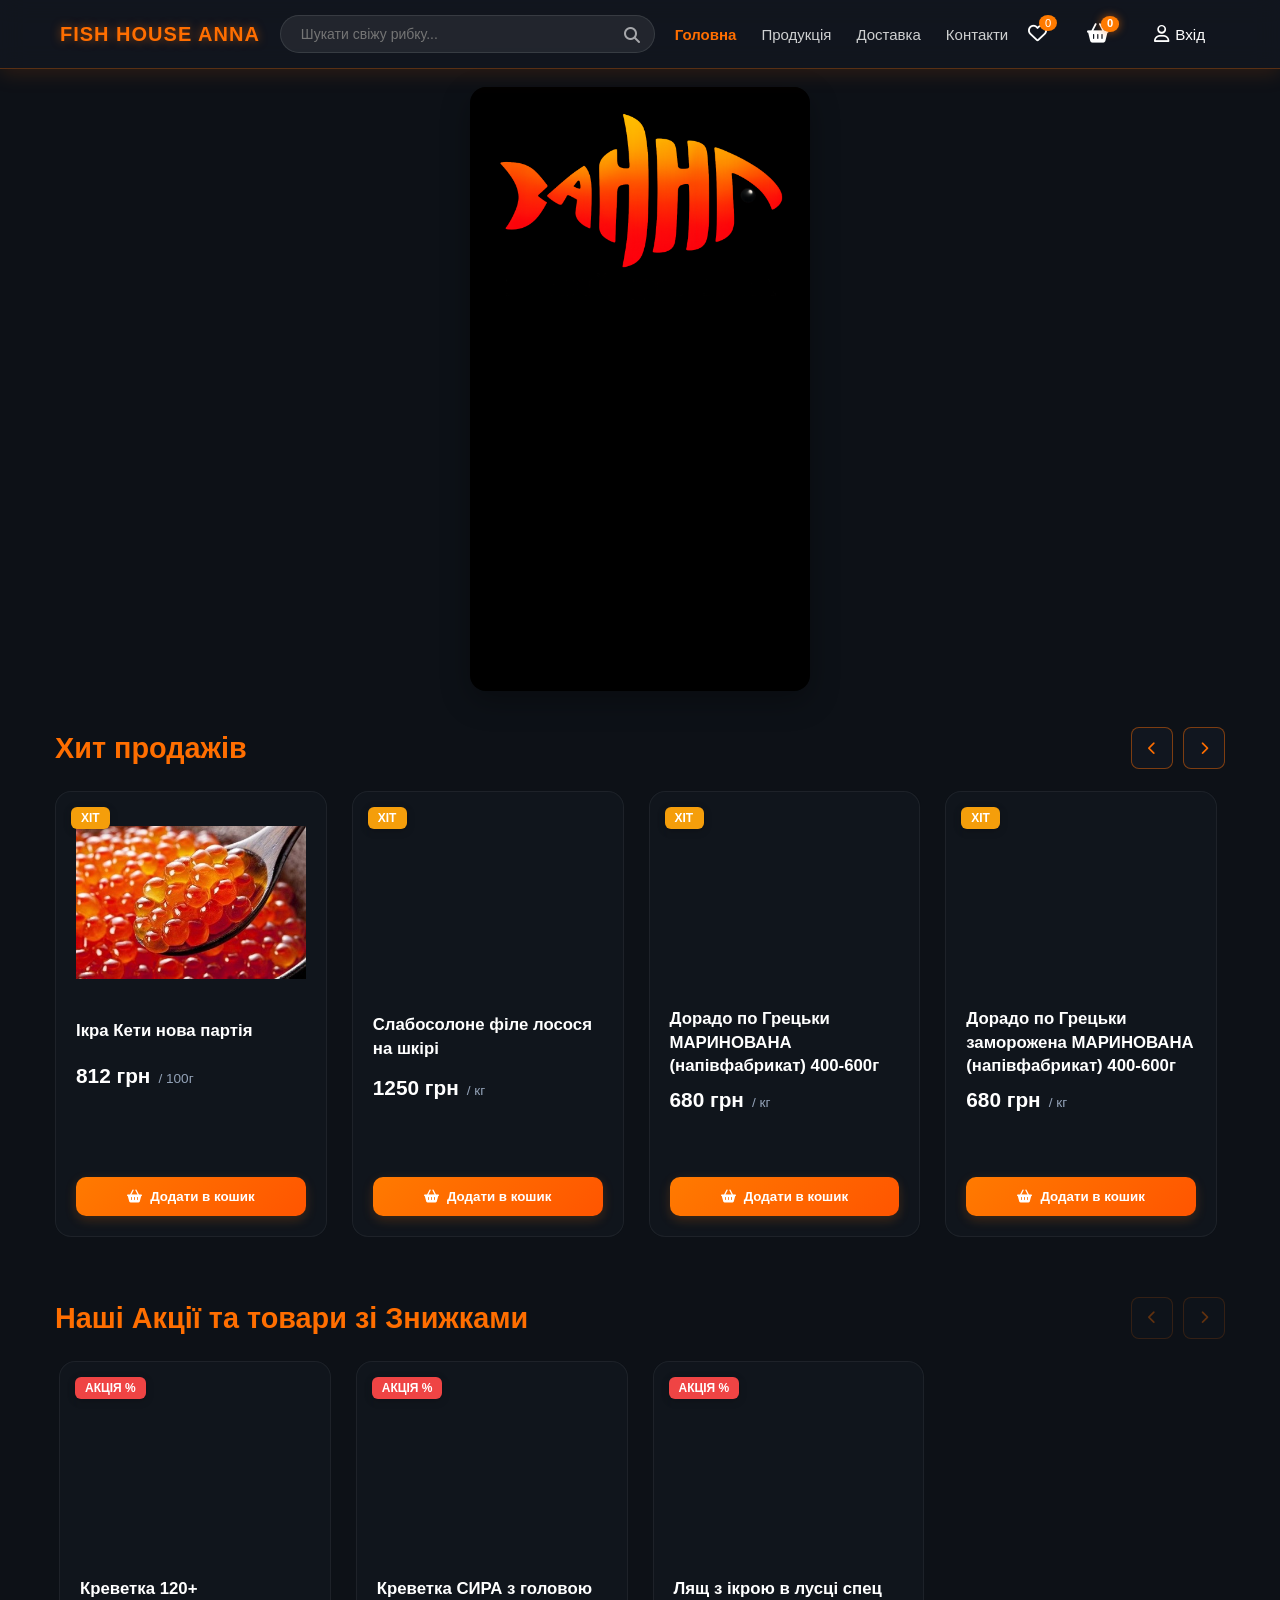
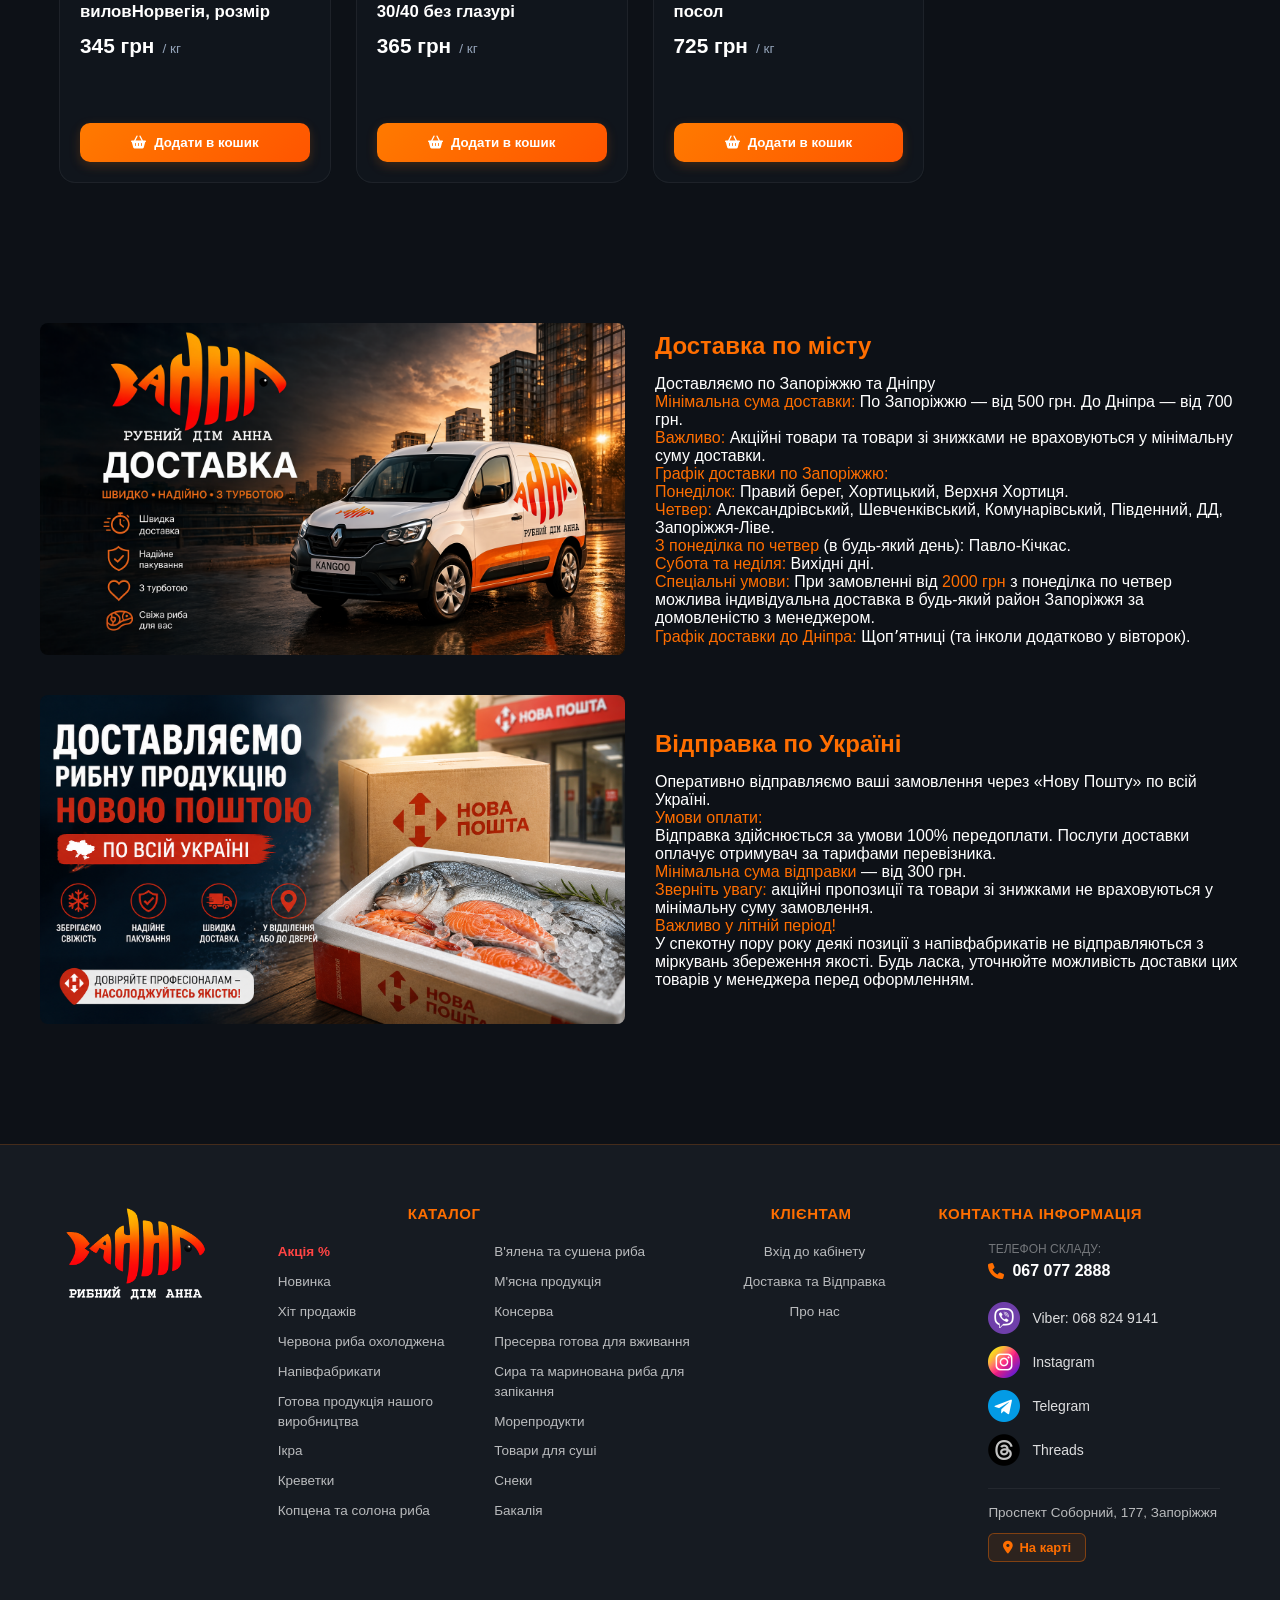
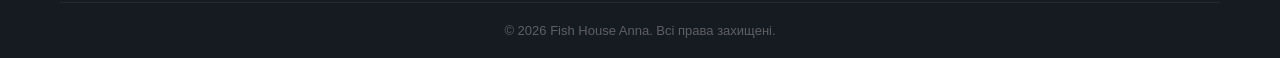
==== commit ee2dcd98: "Add files via upload" ====
--- a/index.html
+++ b/index.html
@@ -78,6 +78,39 @@
                 <div class="hero__side hero__side--right"></div>
 
             </div>
+        </div>
+    </section>
+    <section class="home-products" aria-label="Добірки товарів">
+        <div class="container">
+            <section class="home-carousel" aria-labelledby="home-hit-title">
+                <div class="home-carousel__header">
+                    <h2 class="home-carousel__title" id="home-hit-title">Хит продажів</h2>
+                    <div class="home-carousel__controls">
+                        <button class="home-carousel__arrow" type="button" data-carousel-prev="hit" aria-label="Назад">
+                            <i class="fa-solid fa-chevron-left"></i>
+                        </button>
+                        <button class="home-carousel__arrow" type="button" data-carousel-next="hit" aria-label="Вперед">
+                            <i class="fa-solid fa-chevron-right"></i>
+                        </button>
+                    </div>
+                </div>
+                <div class="home-carousel__track" id="home-hit-carousel"></div>
+            </section>
+
+            <section class="home-carousel" aria-labelledby="home-sale-title">
+                <div class="home-carousel__header">
+                    <h2 class="home-carousel__title" id="home-sale-title">Наші Акції та товари зі Знижками</h2>
+                    <div class="home-carousel__controls">
+                        <button class="home-carousel__arrow" type="button" data-carousel-prev="sale" aria-label="Назад">
+                            <i class="fa-solid fa-chevron-left"></i>
+                        </button>
+                        <button class="home-carousel__arrow" type="button" data-carousel-next="sale" aria-label="Вперед">
+                            <i class="fa-solid fa-chevron-right"></i>
+                        </button>
+                    </div>
+                </div>
+                <div class="home-carousel__track" id="home-sale-carousel"></div>
+            </section>
         </div>
     </section>
 </main>
@@ -225,4 +258,4 @@
 </footer>
     <script src="main.js"></script>
 </body>
-</html>+</html>
--- a/style.css
+++ b/style.css
@@ -399,6 +399,213 @@
 /* ==========================================================================
    4. АВТОНОМНЫЙ ФУТЕР С ПОДГОНКОЙ PNG ИКОНОК (БЭМ)
    ========================================================================== */
+.home-products {
+    padding: 36px 0 20px;
+}
+
+.home-carousel {
+    margin-bottom: 44px;
+}
+
+.home-carousel__header {
+    display: flex;
+    align-items: center;
+    justify-content: space-between;
+    gap: 16px;
+    margin-bottom: 18px;
+}
+
+.home-carousel__title {
+    color: #ff6e00;
+    font-size: 1.8rem;
+    font-weight: 800;
+    line-height: 1.2;
+}
+
+.home-carousel__controls {
+    display: flex;
+    align-items: center;
+    gap: 10px;
+    flex-shrink: 0;
+}
+
+.home-carousel__arrow {
+    width: 42px;
+    height: 42px;
+    border: 1px solid rgba(255, 110, 0, 0.45);
+    border-radius: 8px;
+    background: rgba(20, 26, 35, 0.72);
+    color: #ff6e00;
+    cursor: pointer;
+    display: inline-flex;
+    align-items: center;
+    justify-content: center;
+    transition: all 0.2s ease;
+}
+
+.home-carousel__arrow:hover:not(:disabled) {
+    background: #ff6e00;
+    color: #ffffff;
+    box-shadow: 0 0 14px rgba(255, 110, 0, 0.3);
+}
+
+.home-carousel__arrow:disabled {
+    opacity: 0.35;
+    cursor: not-allowed;
+}
+
+.home-carousel__track {
+    display: grid;
+    grid-auto-flow: column;
+    grid-auto-columns: calc((100% - 75px) / 4);
+    gap: 25px;
+    overflow-x: auto;
+    overscroll-behavior-inline: contain;
+    scroll-behavior: smooth;
+    scroll-snap-type: x mandatory;
+    scrollbar-width: thin;
+    scrollbar-color: #ff6e00 rgba(255, 255, 255, 0.08);
+    padding: 4px 4px 16px;
+}
+
+.home-carousel__track::-webkit-scrollbar {
+    height: 8px;
+}
+
+.home-carousel__track::-webkit-scrollbar-track {
+    background: rgba(255, 255, 255, 0.08);
+    border-radius: 999px;
+}
+
+.home-carousel__track::-webkit-scrollbar-thumb {
+    background: #ff6e00;
+    border-radius: 999px;
+}
+
+.home-carousel__track .product-card {
+    scroll-snap-align: start;
+    min-width: 0;
+}
+
+.home-carousel__empty {
+    grid-column: 1;
+    color: #94a3b8;
+    padding: 24px;
+    border: 1px dashed rgba(255, 110, 0, 0.25);
+    border-radius: 12px;
+    background: rgba(20, 26, 35, 0.4);
+}
+
+@media (max-width: 1200px) {
+    .home-carousel__track {
+        grid-auto-columns: calc((100% - 50px) / 3);
+    }
+}
+
+@media (max-width: 1024px) {
+    .home-carousel__track {
+        grid-auto-columns: calc((100% - 16px) / 2);
+        gap: 16px;
+        padding-bottom: 18px;
+    }
+
+    .home-carousel__title {
+        font-size: 1.45rem;
+    }
+
+    .home-carousel .product-card__quantity {
+        opacity: 1;
+        visibility: visible;
+        padding: 6px;
+        gap: 10px;
+    }
+
+    .home-carousel .product-card__quantity-btn {
+        width: 42px;
+        height: 42px;
+        font-size: 1.35rem;
+        border-radius: 8px;
+    }
+
+    .home-carousel .product-card__quantity-num {
+        font-size: 1.05rem;
+        min-width: 44px;
+        text-align: center;
+    }
+}
+
+@media (max-width: 520px) {
+    .home-products {
+        padding-top: 26px;
+    }
+
+    .home-carousel {
+        margin-bottom: 34px;
+    }
+
+    .home-carousel__header {
+        align-items: flex-end;
+        gap: 10px;
+    }
+
+    .home-carousel__title {
+        font-size: 1.15rem;
+    }
+
+    .home-carousel__arrow {
+        width: 38px;
+        height: 38px;
+    }
+
+    .home-carousel__track {
+        grid-auto-columns: calc((100% - 12px) / 2);
+        gap: 12px;
+    }
+
+    .home-carousel__track .product-card {
+        padding: 12px;
+    }
+
+    .home-carousel__track .product-card__img-box {
+        height: 120px;
+        margin-bottom: 10px;
+    }
+
+    .home-carousel__track .product-card__title {
+        font-size: 0.88rem;
+        line-height: 1.3;
+    }
+
+    .home-carousel__track .product-card__price {
+        font-size: 1rem;
+    }
+
+    .home-carousel__track .product-card__old-price,
+    .home-carousel__track .product-card__unit {
+        font-size: 0.75rem;
+    }
+
+    .home-carousel .product-card__quantity-btn {
+        width: 34px;
+        height: 34px;
+        font-size: 1.15rem;
+    }
+
+    .home-carousel .product-card__quantity {
+        padding: 4px;
+        gap: 4px;
+    }
+
+    .home-carousel .product-card__quantity-num {
+        min-width: 30px;
+    }
+
+    .home-carousel__track .product-card__btn {
+        padding: 10px 6px;
+        font-size: 0.78rem;
+    }
+}
+
 .footer {
     background-color: #161b22;
     color: #ffffff;
@@ -1152,6 +1359,7 @@
 
 /* Инфо блок */
 .product-card__title {
+    display: block;
     font-size: 1.05rem;
     font-weight: 600;
     color: #fff;
@@ -1356,10 +1564,10 @@
     position: relative;
     background: #141a23;
     border: 1px solid rgba(255, 122, 0, 0.25);
-    width: 90%;
-    max-width: 750px;
+    width: 95%;
+    max-width: 950px;
     border-radius: 20px;
-    padding: 35px;
+    padding: 25px;
     z-index: 2100;
     box-shadow: 0 15px 50px rgba(0, 0, 0, 0.5), 0 0 30px rgba(255, 122, 0, 0.1);
     transform: scale(0.85);
@@ -1372,7 +1580,7 @@
 
 .popup__close {
     position: absolute;
-    top: 20px;
+    top: 15px;
     right: 20px;
     background: none;
     border: none;
@@ -1380,6 +1588,7 @@
     font-size: 2rem;
     cursor: pointer;
     line-height: 1;
+    z-index: 10;
     transition: color 0.2s ease;
 }
 
@@ -1390,25 +1599,28 @@
 /* Внутренняя структура модалки */
 .popup-grid {
     display: grid;
-    grid-template-columns: 1fr 1fr;
+    grid-template-columns: 1.1fr 1fr;
     gap: 30px;
     margin-top: 10px;
+    align-items: center;
 }
 
 .popup-grid__img-box {
-    background: rgba(255,255,255,0.02);
+    background: rgba(255, 255, 255, 0.02);
+    border: 1px solid rgba(255, 255, 255, 0.1);
     border-radius: 12px;
-    padding: 20px;
+    padding: 0;
     display: flex;
     align-items: center;
     justify-content: center;
-    height: 300px;
+    height: 480px;
+    overflow: hidden;
 }
 
 .popup-grid__img {
-    max-width: 100%;
-    max-height: 100%;
-    object-fit: contain;
+    width: 100%;
+    height: 100%;
+    object-fit: cover;
 }
 
 .popup-grid__info {
@@ -1417,18 +1629,19 @@
 }
 
 .popup-grid__title {
-    font-size: 1.5rem;
-    color: #fff;
-    margin-bottom: 12px;
+    font-size: 1.6rem;
+    color: #fff;
+    margin-bottom: 15px;
     font-weight: 700;
 }
 
 .popup-grid__desc {
     color: #94a3b8;
     font-size: 0.95rem;
-    line-height: 1.5;
-    margin-bottom: 20px;
-}
+    line-height: 1.6;
+    margin-bottom: 25px;
+}
+
 
 /* ==========================================================================\
    5. АДАПТИВНОСТЬ ДЛЯ ТЕЛЕФОНОВ И ПЛАНШЕТОВ
@@ -1465,6 +1678,25 @@
     .catalog__grid {
         grid-template-columns: repeat(2, 1fr); /* 2 в ряд */
     }
+    .catalog .product-card__quantity {
+        opacity: 1;
+        visibility: visible;
+        padding: 6px;
+        gap: 10px;
+    }
+
+    .catalog .product-card__quantity-btn {
+        width: 42px;
+        height: 42px;
+        font-size: 1.35rem;
+        border-radius: 8px;
+    }
+
+    .catalog .product-card__quantity-num {
+        font-size: 1.05rem;
+        min-width: 44px;
+        text-align: center;
+    }
 }
 
 @media (max-width: 650px) {
@@ -1472,13 +1704,33 @@
         grid-template-columns: 1fr; /* 1 карточка в ряд на мелких смартфонах */
     }
 
+    /* Настройки всплывающего окна на мобилках */
+    .popup__content {
+        padding: 40px 15px 25px 15px; /* Корректируем отступы, чтобы текст не прилипал к краям экрана */
+    }
+
     .popup-grid {
         grid-template-columns: 1fr;
         gap: 20px;
     }
     
     .popup-grid__img-box {
-        height: 200px;
+        width: 100%;
+        height: auto; /* Сбрасываем жесткую высоту в 200px */
+        aspect-ratio: 1 / 1; /* Заставляем картинку сохранять пропорции идеального сочного квадрата */
+        border: 1px solid rgba(255, 255, 255, 0.1); /* Тонкая аккуратная рамка на мобилке */
+        border-radius: 12px;
+        overflow: hidden;
+    }
+
+    .popup-grid__img {
+        width: 100%;
+        height: 100%;
+        object-fit: cover; /* Картинка полностью заполняет квадрат без искажения пропорций */
+    }
+
+    .popup-grid__title {
+        font-size: 1.35rem; /* Чуть уменьшаем шрифт заголовка, чтобы он аккуратно ложился на мобильном */
     }
 }
 
@@ -1954,3 +2206,11 @@
     }
 }
 
+/* Постоянное отображение элементов управления на странице избранного */
+.product-card--fav-page .product-card__favorite,
+.product-card--fav-page .product-card__quantity,
+.product-card--fav-page .product-card__btn {
+    opacity: 1 !important;
+    visibility: visible !important;
+}
+
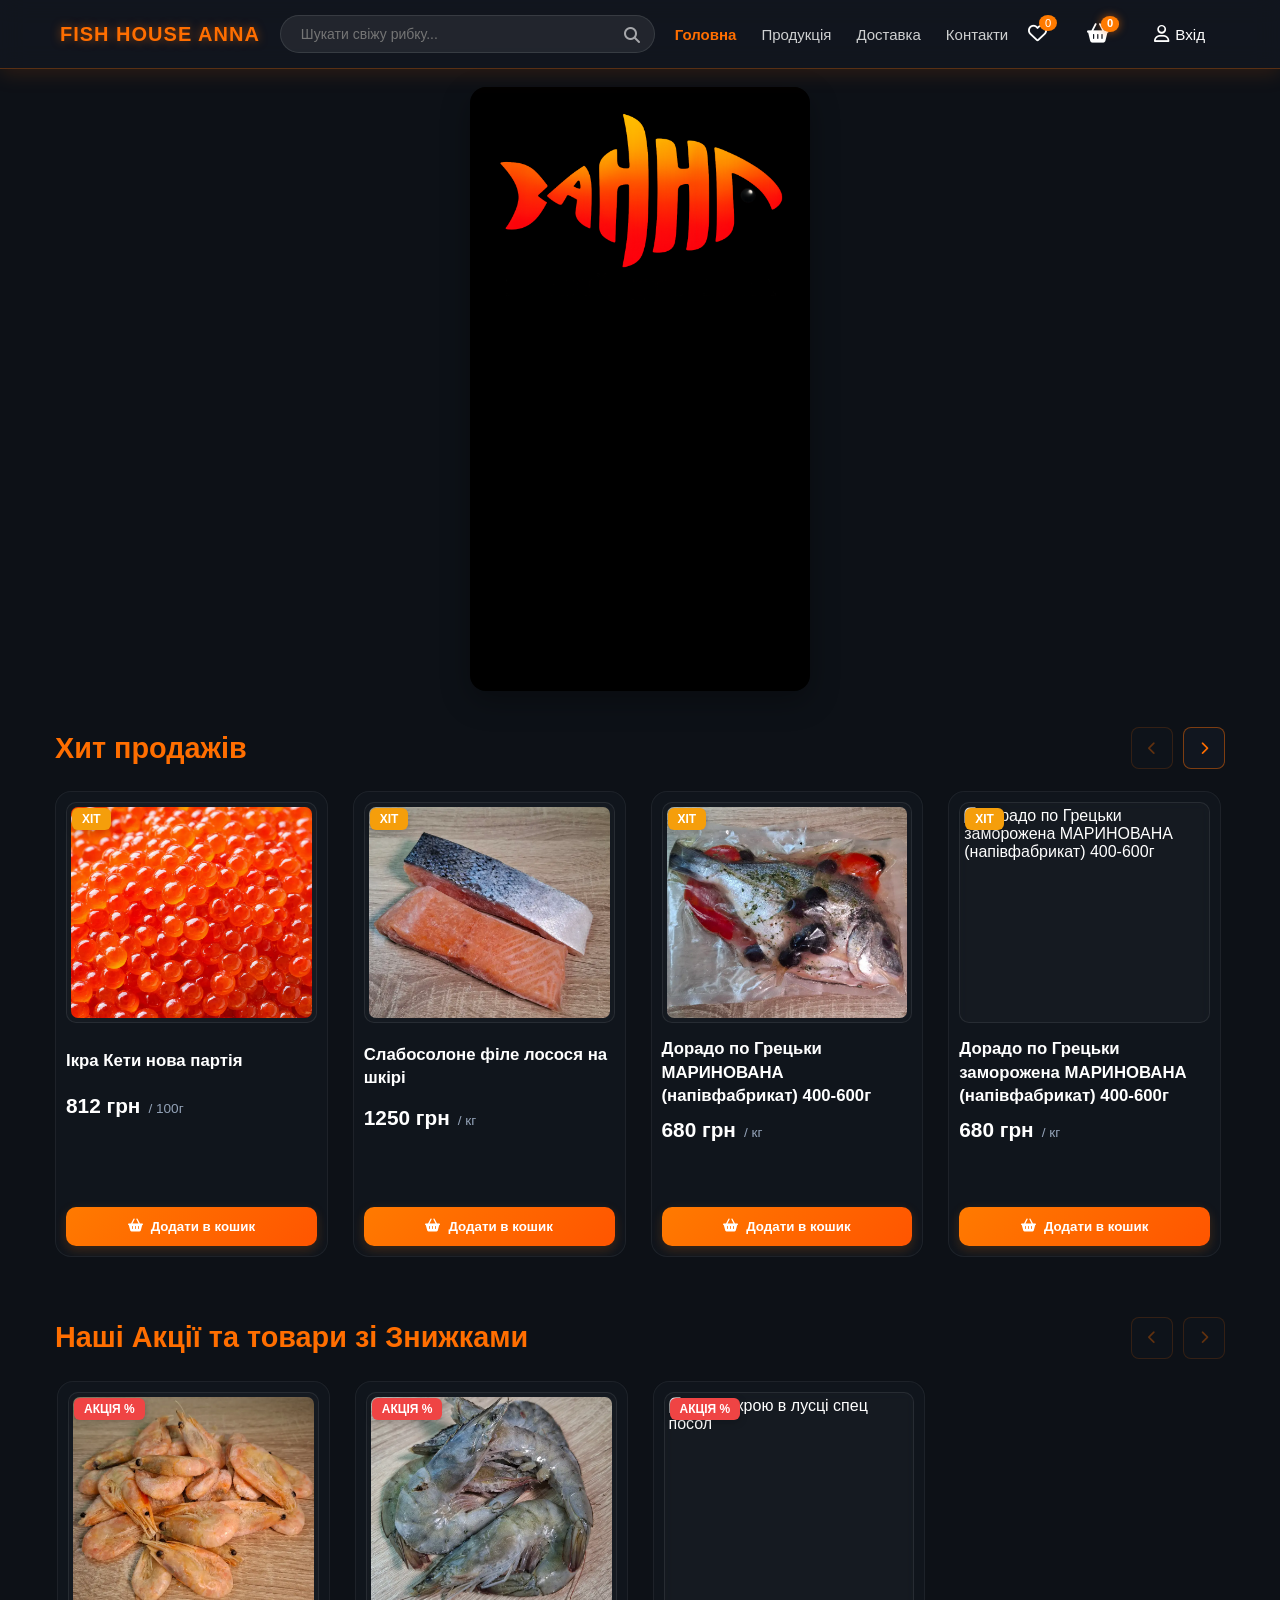
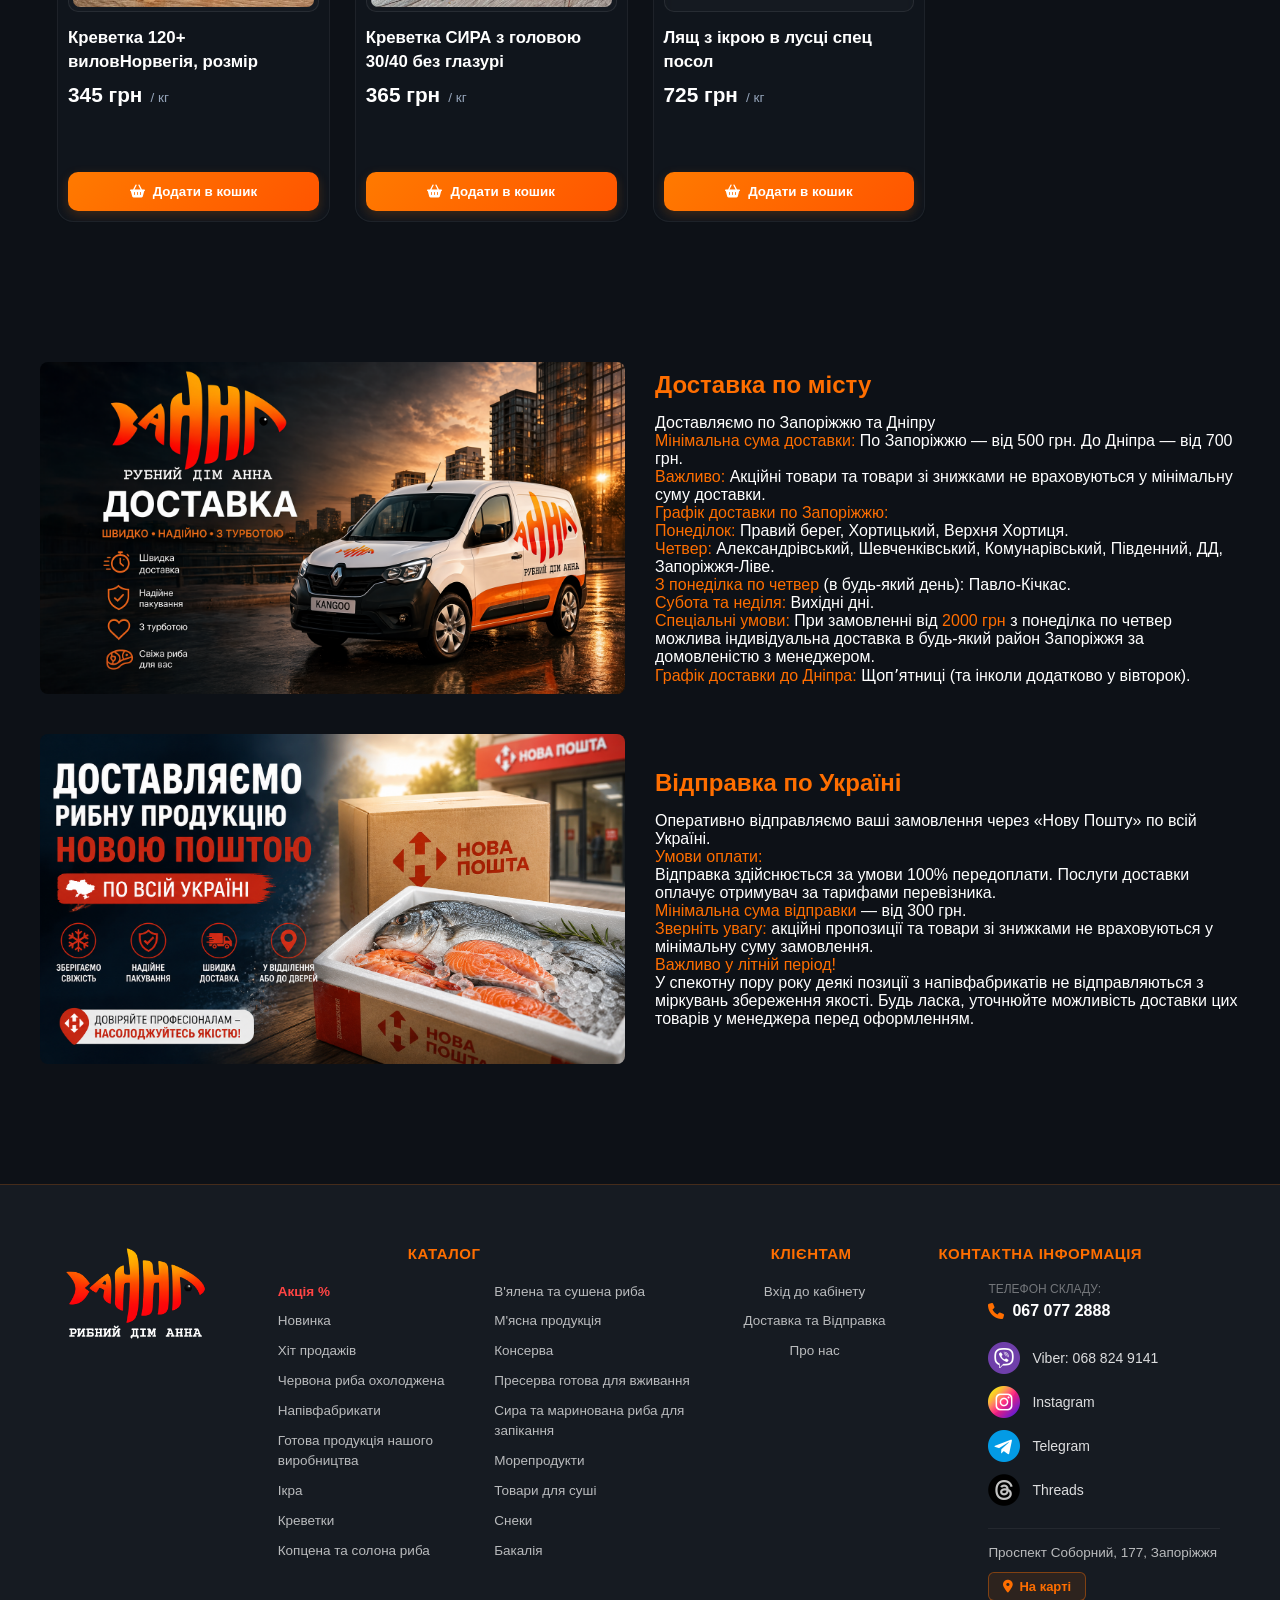
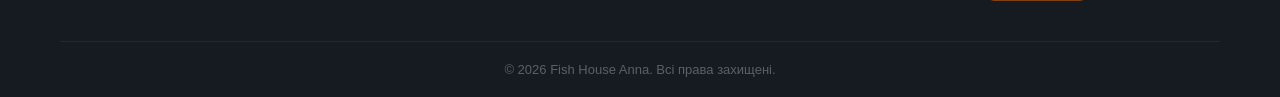
==== commit 917c4c31: "Add files via upload" ====
--- a/index.html
+++ b/index.html
@@ -15,11 +15,12 @@
             <a href="index.html" class="header__logo">Fish House Anna</a>
 
             <div class="header__search">
-                <input type="text" class="header__search-input" placeholder="Шукати свіжу рибку...">
-                <button type="submit" class="header__search-btn">
-                    <i class="fa-solid fa-magnifying-glass"></i>
-                </button>
-            </div>
+    <input type="text" class="header__search-input" placeholder="Шукати свіжу рибку..." id="global-search-input">
+    <button type="submit" class="header__search-btn">
+        <i class="fa-solid fa-magnifying-glass"></i>
+    </button>
+    <div id="search-suggestions-box" class="search-suggestions-box" style="display: none;"></div>
+</div>
 
             <nav class="header__menu">
                 <a href="index.html" class="header__menu-link header__menu-link--active" id="nav-home">Головна</a>
--- a/style.css
+++ b/style.css
@@ -13,6 +13,10 @@
     color: #ffffff;
     min-height: 200vh; /* Скролл для проверки эффекта стекла */
     padding-top: 80px; /* Отступ сверху, чтобы контент не залезал под фиксированную шапку */
+}
+
+body {
+    overflow-x: hidden;
 }
 
 .container {
@@ -465,7 +469,8 @@
     scroll-snap-type: x mandatory;
     scrollbar-width: thin;
     scrollbar-color: #ff6e00 rgba(255, 255, 255, 0.08);
-    padding: 4px 4px 16px;
+    padding: 4px 2px 16px;
+    max-width: 100%;
 }
 
 .home-carousel__track::-webkit-scrollbar {
@@ -503,6 +508,11 @@
 }
 
 @media (max-width: 1024px) {
+    .product-card__favorite {
+        opacity: 1;
+        visibility: visible;
+    }
+
     .home-carousel__track {
         grid-auto-columns: calc((100% - 16px) / 2);
         gap: 16px;
@@ -558,17 +568,12 @@
     }
 
     .home-carousel__track {
-        grid-auto-columns: calc((100% - 12px) / 2);
-        gap: 12px;
+    grid-auto-columns: calc(100% - 10px);
+    gap: 10px;
     }
 
     .home-carousel__track .product-card {
-        padding: 12px;
-    }
-
-    .home-carousel__track .product-card__img-box {
-        height: 120px;
-        margin-bottom: 10px;
+        padding: 10px;
     }
 
     .home-carousel__track .product-card__title {
@@ -932,6 +937,8 @@
     display: flex;
     justify-content: space-between;
     align-items: center;
+    flex-wrap: wrap;
+    gap: 14px;
     margin-bottom: 30px;
     background: rgba(20, 26, 35, 0.5);
     backdrop-filter: blur(8px);
@@ -943,6 +950,7 @@
 .catalog__count {
     font-size: 1.1rem;
     color: #e2e8f0;
+    min-width: 0;
 }
 
 #products-count {
@@ -968,6 +976,7 @@
     display: flex;
     align-items: center;
     gap: 10px;
+    min-width: 0;
 }
 
 .catalog__sort-label {
@@ -985,6 +994,7 @@
     cursor: pointer;
     font-size: 0.95rem;
     transition: border-color 0.3s ease;
+    max-width: 100%;
 }
 
 .catalog__sort-select:focus {
@@ -994,7 +1004,7 @@
 
 .catalog__layout {
     display: grid;
-    grid-template-columns: 300px 1fr;
+    grid-template-columns: 300px minmax(0, 1fr);
     gap: 30px;
     align-items: start;
 }
@@ -1221,7 +1231,7 @@
 
 .catalog__grid {
     display: grid;
-    grid-template-columns: repeat(3, 1fr);
+    grid-template-columns: repeat(3, minmax(0, 1fr));
     gap: 25px;
 }
 
@@ -1243,7 +1253,9 @@
     -webkit-backdrop-filter: blur(10px);
     border: 1px solid rgba(255, 255, 255, 0.06);
     border-radius: 16px;
-    padding: 20px;
+    padding: 10px;
+    min-width: 0;
+    min-height: 430px;
     position: relative;
     display: flex;
     flex-direction: column;
@@ -1278,8 +1290,8 @@
 /* Бейджи сверху на карточке */
 .product-card__badges {
     position: absolute;
-    top: 15px;
-    left: 15px;
+    top: 16px;
+    left: 16px;
     display: flex;
     flex-direction: column;
     gap: 6px;
@@ -1303,8 +1315,8 @@
 /* Кнопка избранного (Сердечко на карточке) */
 .product-card__favorite {
     position: absolute;
-    top: 15px;
-    right: 15px;
+    top: 16px;
+    right: 16px;
     background: rgba(13, 17, 23, 0.75);
     backdrop-filter: blur(4px);
     border: 1px solid rgba(255,255,255,0.1);
@@ -1338,18 +1350,25 @@
 /* Фото товара */
 .product-card__img-box {
     width: 100%;
-    height: 180px;
+    aspect-ratio: 1 / 0.88;
+    min-height: 210px;
     display: flex;
     align-items: center;
     justify-content: center;
-    margin-bottom: 15px;
+    margin-bottom: 14px;
+    padding: 4px;
+    background: rgba(255, 255, 255, 0.025);
+    border: 1px solid rgba(255, 255, 255, 0.08);
+    border-radius: 10px;
     cursor: pointer;
+    overflow: hidden;
 }
 
 .product-card__img {
-    max-width: 100%;
-    max-height: 100%;
-    object-fit: contain;
+    width: 100%;
+    height: 100%;
+    object-fit: cover;
+    border-radius: 7px;
     transition: transform 0.4s ease;
 }
 
@@ -1365,6 +1384,7 @@
     color: #fff;
     margin-bottom: 10px;
     line-height: 1.4;
+    overflow-wrap: anywhere;
     cursor: pointer;
     transition: color 0.2s ease;
 }
@@ -1376,6 +1396,7 @@
 .product-card__price-box {
     display: flex;
     align-items: baseline;
+    flex-wrap: wrap;
     gap: 8px;
     margin-bottom: 15px;
 }
@@ -1998,6 +2019,7 @@
 /* Плавный скролл для якорных ссылок */
 html {
   scroll-behavior: smooth;
+  overflow-x: hidden;
 }
 
 .delivery-section {
@@ -2158,6 +2180,7 @@
 
 /* МОБИЛЬНЫЙ АДАПТИВ (Экран 600px и меньше) */
 @media (max-width: 600px) {
+    
     .cart-item {
         /* Перестраиваем сетку: картинка слева, контент справа в 2 строки */
         grid-template-columns: 70px 1fr auto !important;
@@ -2214,3 +2237,111 @@
     visibility: visible !important;
 }
 
+@media (max-width: 1024px) {
+    .product-card__favorite {
+        opacity: 1;
+        visibility: visible;
+    }
+
+    .catalog__grid {
+        grid-template-columns: repeat(2, minmax(0, 1fr));
+        gap: 18px;
+    }
+
+    
+}
+
+@media (max-width: 650px) {
+    .catalog__top {
+        align-items: stretch;
+    }
+
+    .catalog__sort {
+        flex: 1 1 100%;
+        justify-content: space-between;
+    }
+
+    .catalog__sort-select {
+        flex: 1 1 auto;
+        min-width: 0;
+    }
+}
+
+@media (max-width: 520px) {
+    .container {
+        padding-left: 10px;
+        padding-right: 10px;
+    }
+
+    .product-card {
+        padding: 8px;
+        min-height: 410px;
+    }
+
+    .product-card__img-box {
+        min-height: 170px;
+        margin-bottom: 12px;
+    }
+
+    .product-card__badges {
+        top: 12px;
+        left: 12px;
+    }
+
+    .product-card__favorite {
+        top: 12px;
+        right: 12px;
+    }
+
+    .product-card__badge {
+        font-size: 0.66rem;
+        padding: 3px 7px;
+    }
+}
+
+/* Блок с подсказками поиска */
+.header__search {
+    position: relative; /* Чтобы подсказки позиционировались относительно поля */
+}
+
+.search-suggestions-box {
+    position: absolute;
+    top: 100%;
+    left: 0;
+    width: 100%;
+    background: #141a23;
+    border: 1px solid #ff7a00;
+    border-radius: 8px;
+    max-height: 280px;
+    overflow-y: auto;
+    z-index: 9999;
+    margin-top: 5px;
+    box-shadow: 0 10px 30px rgba(0, 0, 0, 0.7);
+}
+
+.search-suggestions-box::-webkit-scrollbar {
+    width: 6px;
+}
+.search-suggestions-box::-webkit-scrollbar-thumb {
+    background: #ff7a00;
+    border-radius: 4px;
+}
+
+.search-suggestion-item {
+    padding: 10px 15px;
+    color: #e2e8f0;
+    cursor: pointer;
+    font-size: 0.95rem;
+    border-bottom: 1px solid rgba(255, 255, 255, 0.05);
+    transition: background 0.2s ease;
+}
+
+.search-suggestion-item:hover {
+    background: rgba(255, 122, 0, 0.15);
+    color: #fff;
+}
+
+.search-suggestion-item:last-child {
+    border-bottom: none;
+}
+
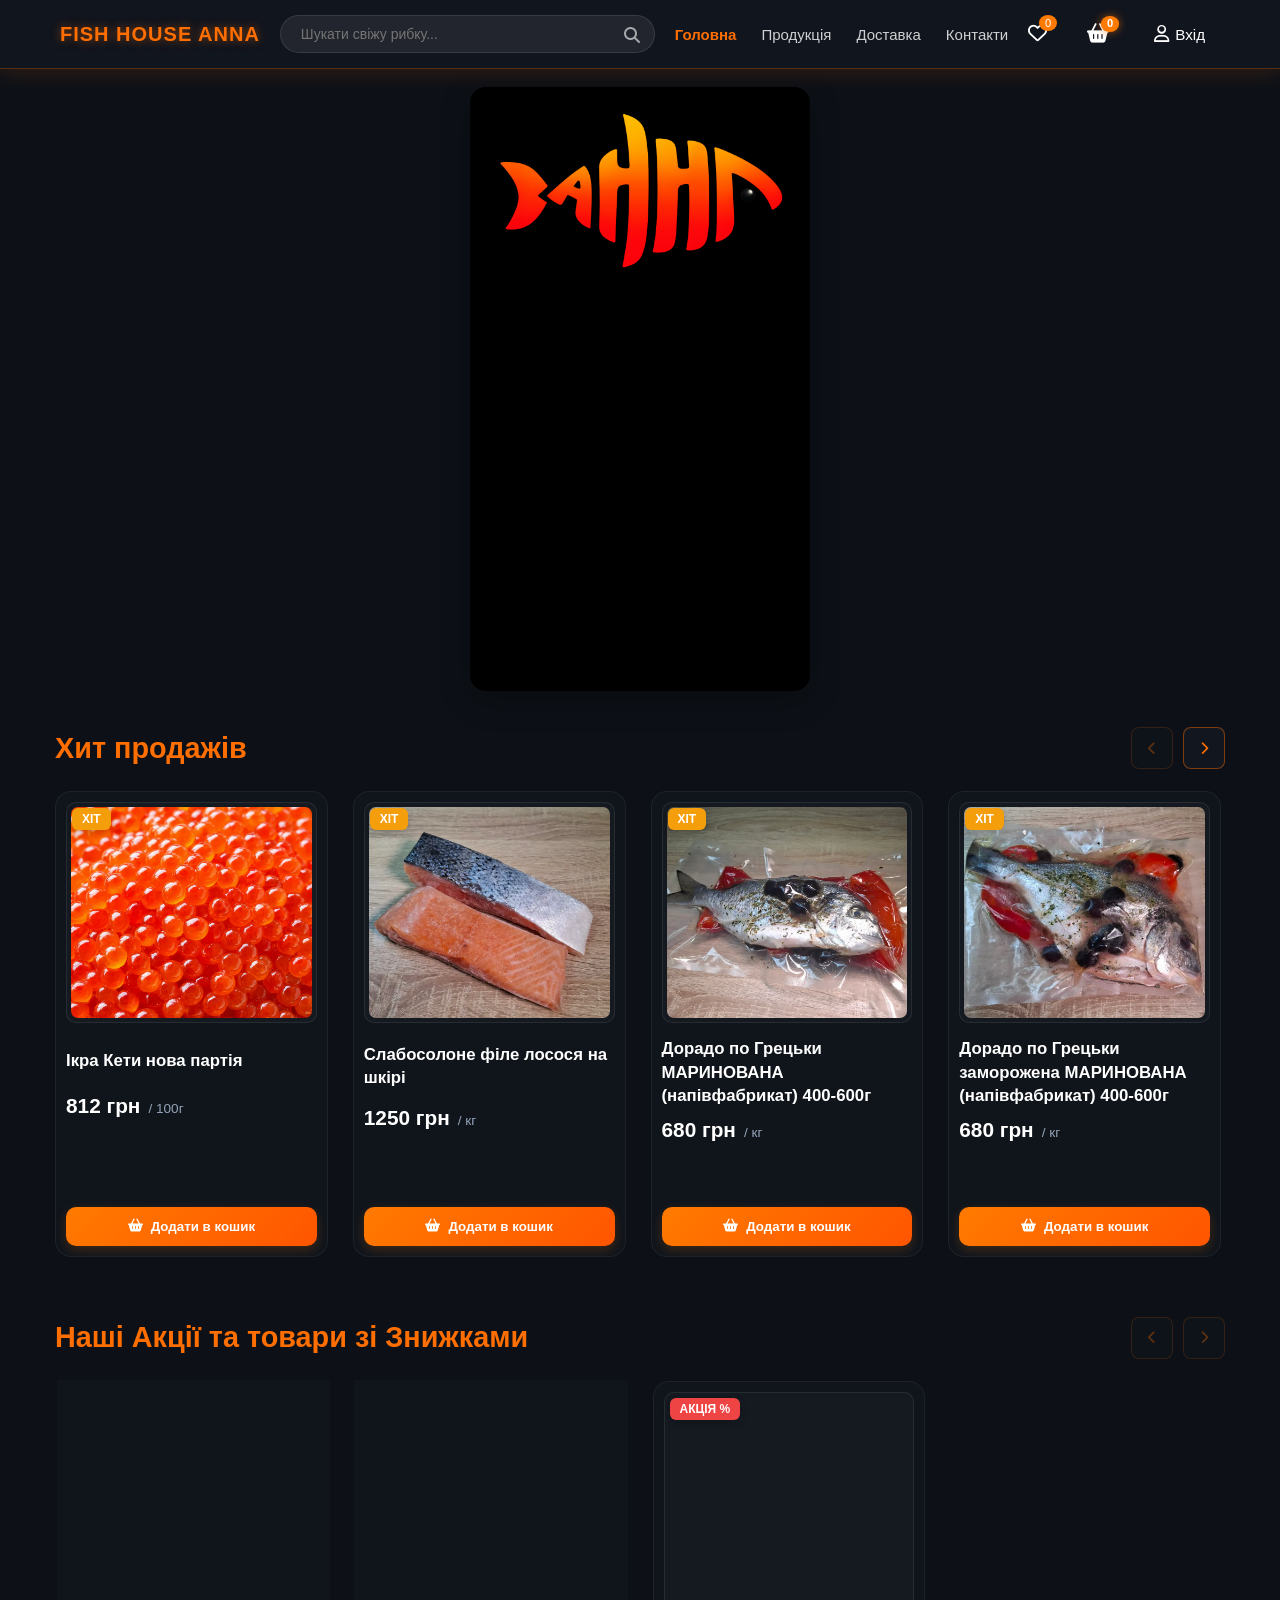
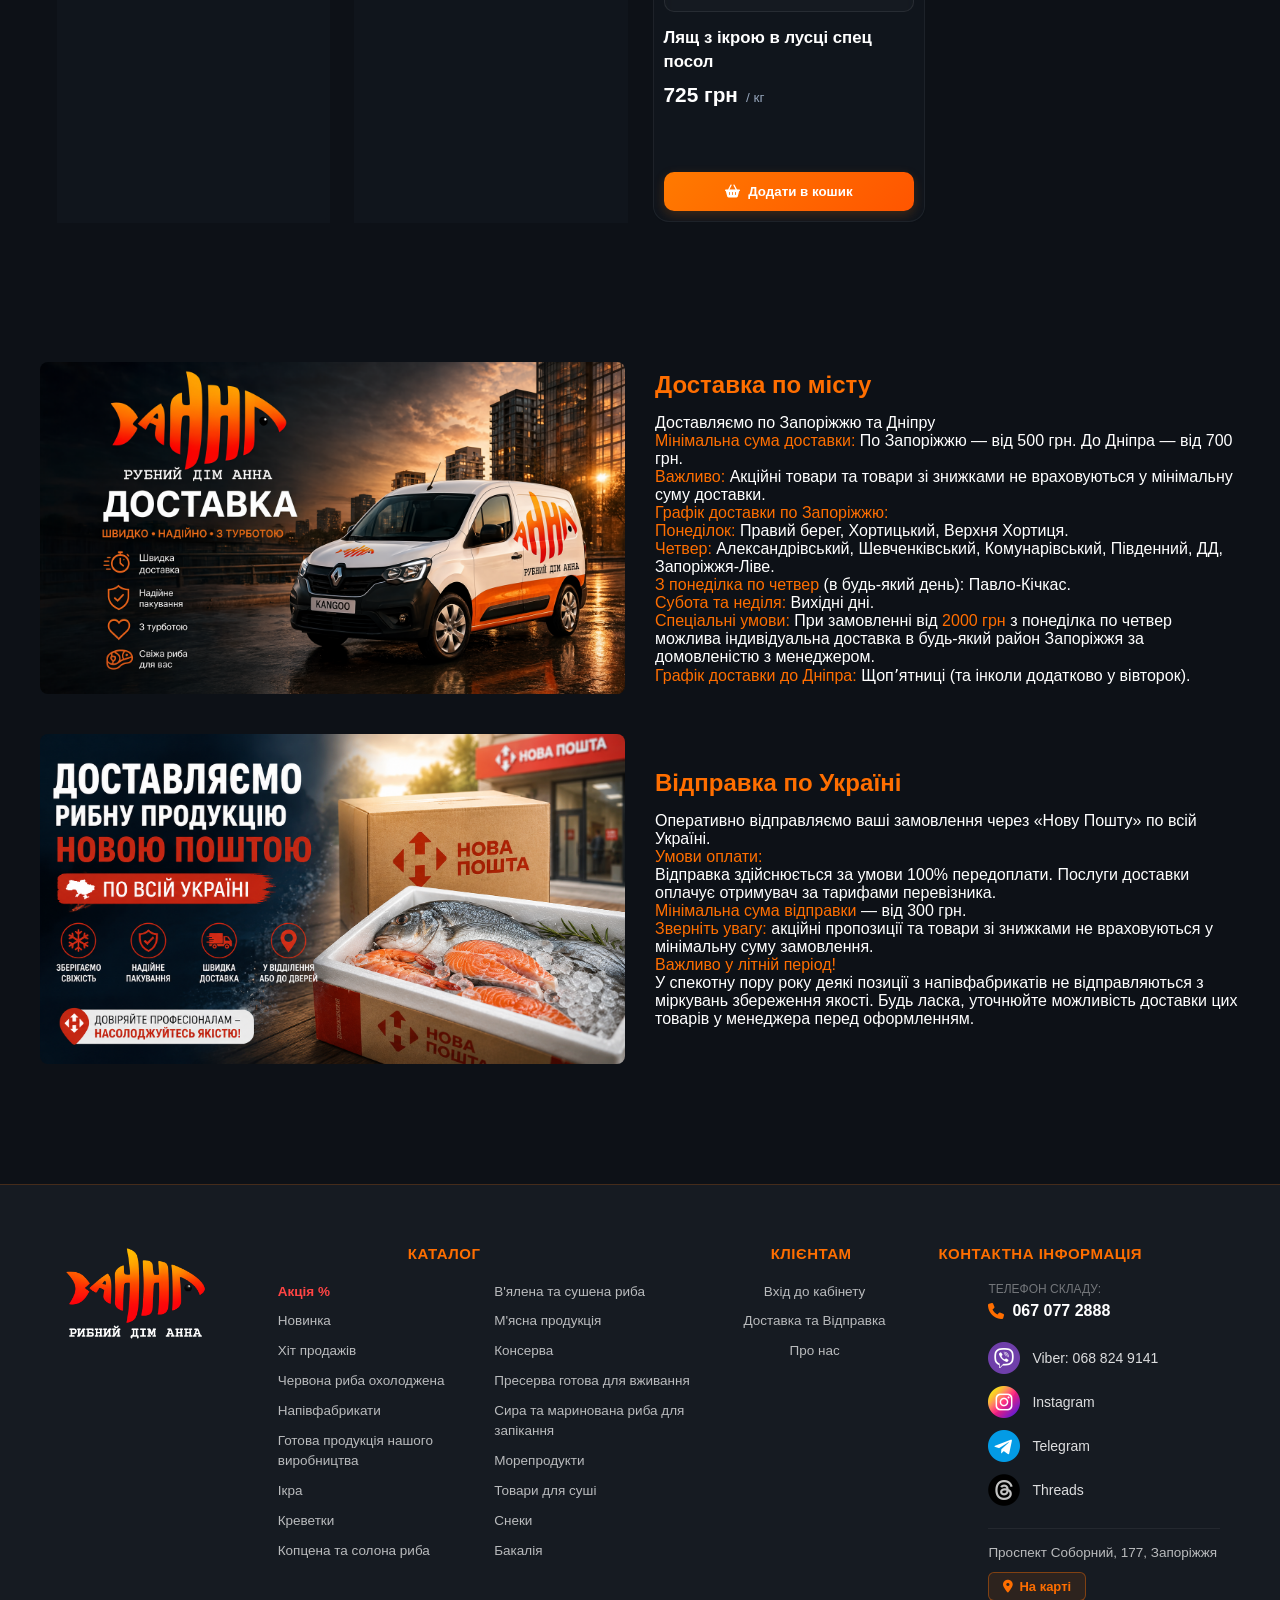
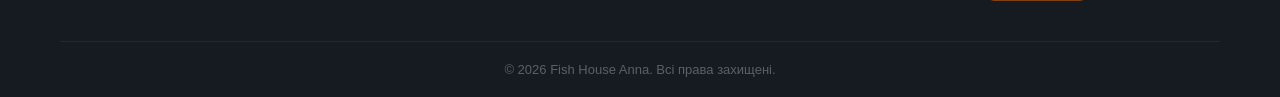
==== commit 4eefb7bd: "гугл мепс исправил" ====
--- a/index.html
+++ b/index.html
@@ -241,7 +241,7 @@
 
                     <div class="footer__address-block">
                         <span class="footer__address-text">Проспект Соборний, 177, Запоріжжя</span>
-                        <a href="https://www.google.com/maps/place/%D0%BF%D1%80%D0%BE%D1%81%D0%BF.+%D0%A1%D0%BE%D0%B1%D0%BE%D1%80%D0%BD%D1%8B%D0%B9,+177,+%D0%97%D0%B0%D0%BF%D0%BE%D1%80%D0%BE%D0%B6%D1%8C%D0%B5,+%D0%97%D0%B0%D0%BF%D0%BE%D1%80%D0%BE%D0%B6%D1%81%D0%BA%D0%B0%D1%8F+%D0%BE%D0%B1%D0%BB%D0%B0%D1%81%D1%82%D1%8C,+69000/@47.8571517,35.1049167,17z/data=!3m1!4b1!4m6!3m5!1s0x40dc66d06a59a0f9:0x6ec41a29a8f4add4!8m2!3d47.8571517!4d35.1049167!16s%2Fg%2F1vzqqsss?entry=ttu&g_ep=EgoyMDI2MDYyMS4wIKXMDSoASAFQAw%3D%3D" target="_blank" class="footer__map-btn">
+                        <a href="https://www.google.com/maps/place/%D0%A0%D0%B8%D0%B1%D0%BD%D0%B8%D0%B9+%D0%94%D1%96%D0%BC+%D0%90%D0%BD%D0%BD%D0%B0/@47.8570444,35.1028953,17z/data=!3m1!4b1!4m6!3m5!1s0x40dc67d0f59b39bb:0x7b064d7e89c7a3f5!8m2!3d47.8570444!4d35.1054702!16s%2Fg%2F11fklh0gy5?entry=ttu&g_ep=EgoyMDI2MDcyMC4wIKXMDSoASAFQAw%3D%3D" target="_blank" class="footer__map-btn">
                             <i class="fa-solid fa-location-dot"></i>
                             На карті
                         </a>
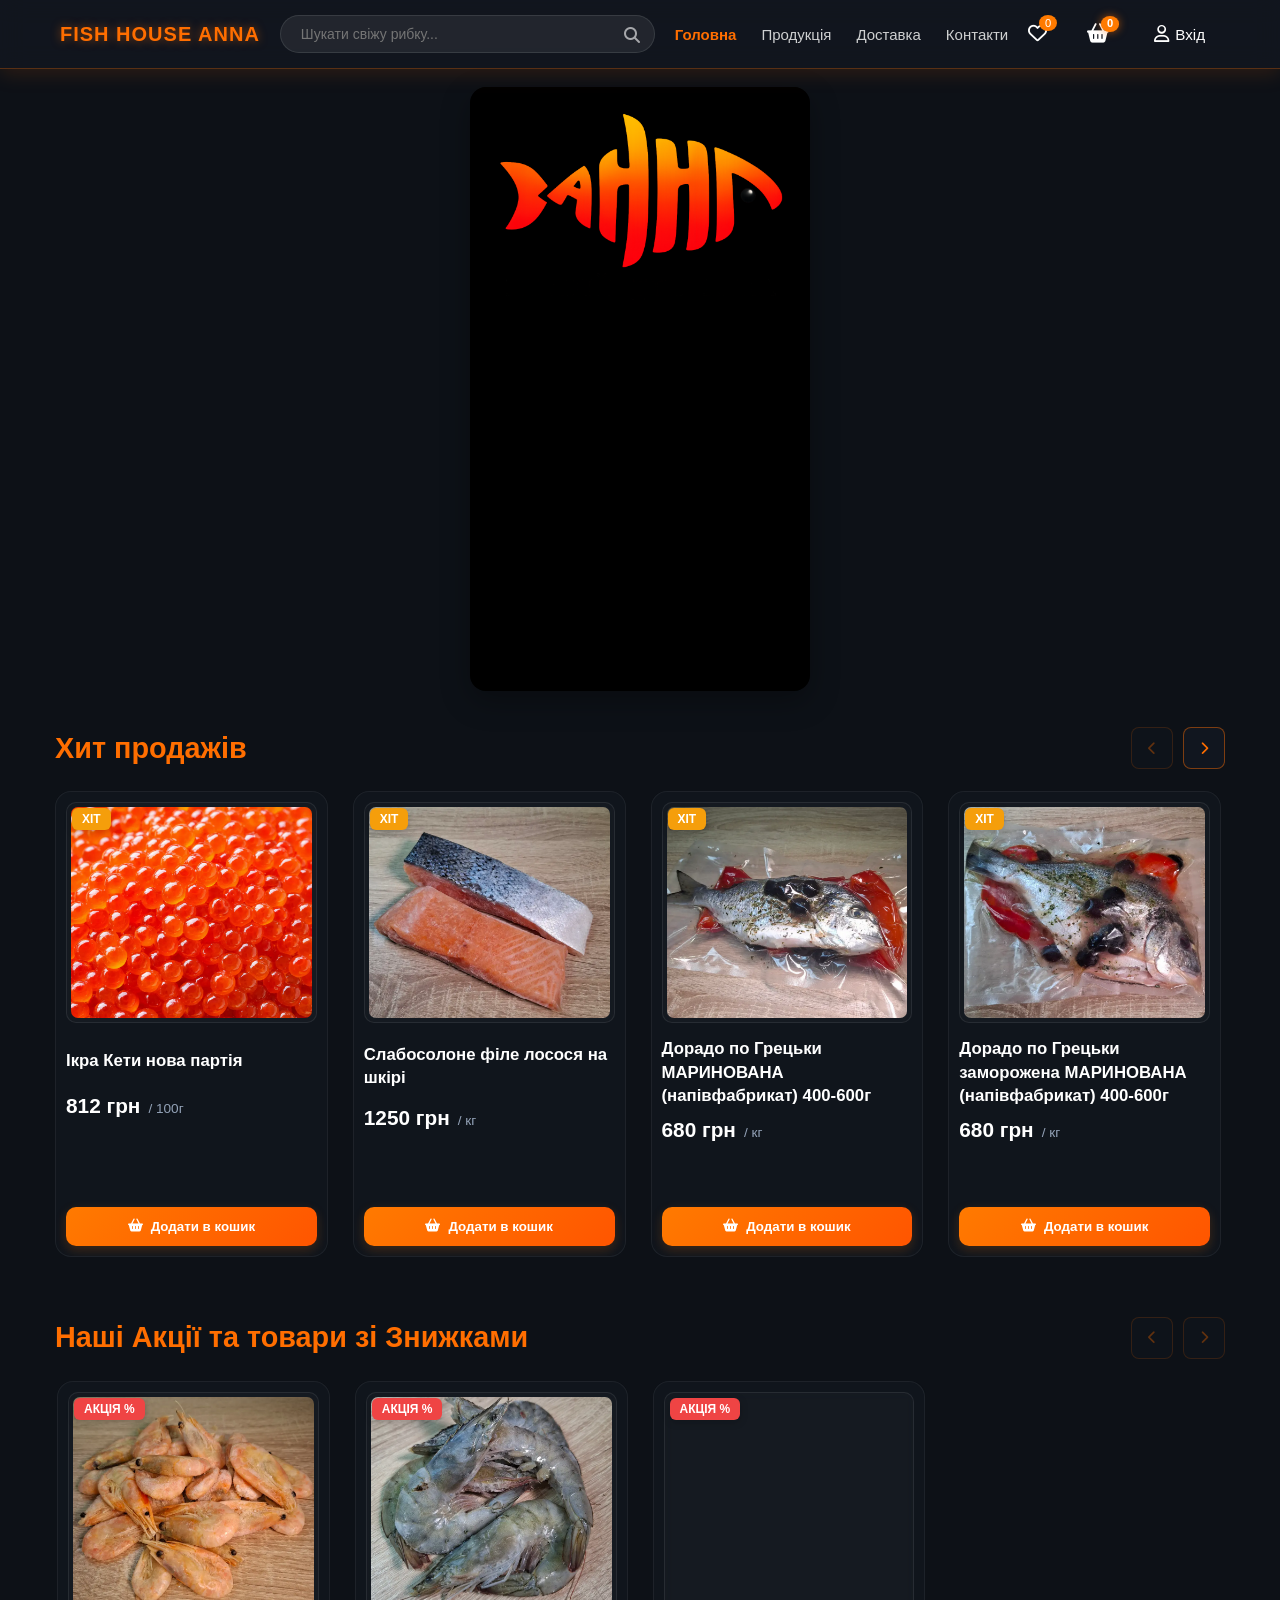
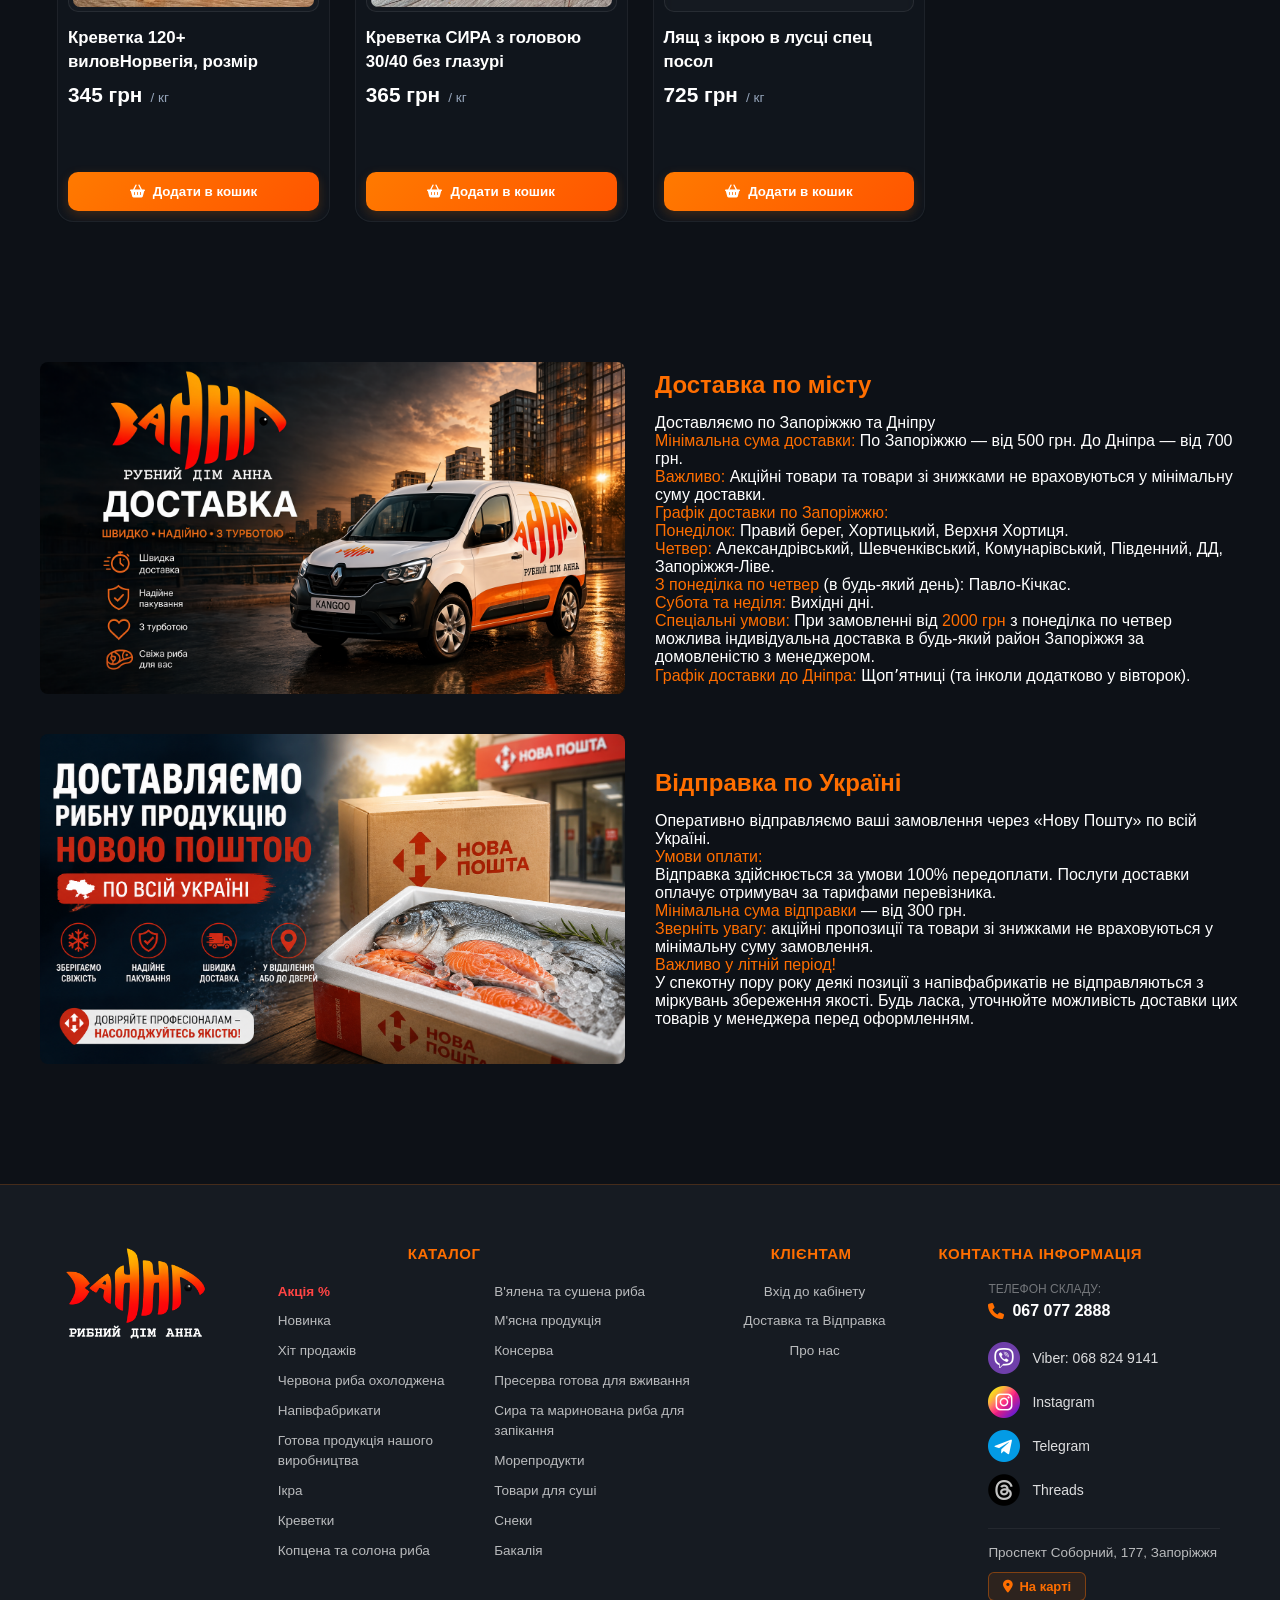
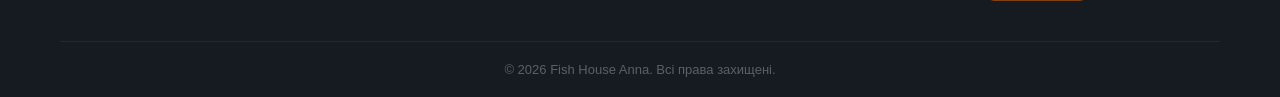
==== commit 7a1265c3: "3" ====
--- a/index.html
+++ b/index.html
@@ -241,7 +241,7 @@
 
                     <div class="footer__address-block">
                         <span class="footer__address-text">Проспект Соборний, 177, Запоріжжя</span>
-                        <a href="https://www.google.com/maps/place/%D0%A0%D0%B8%D0%B1%D0%BD%D0%B8%D0%B9+%D0%94%D1%96%D0%BC+%D0%90%D0%BD%D0%BD%D0%B0/@47.8570444,35.1028953,17z/data=!3m1!4b1!4m6!3m5!1s0x40dc67d0f59b39bb:0x7b064d7e89c7a3f5!8m2!3d47.8570444!4d35.1054702!16s%2Fg%2F11fklh0gy5?entry=ttu&g_ep=EgoyMDI2MDcyMC4wIKXMDSoASAFQAw%3D%3D" target="_blank" class="footer__map-btn">
+                            <a href="https://www.google.com/maps/place/%D0%A0%D0%B8%D0%B1%D0%BD%D0%B8%D0%B9+%D0%94%D1%96%D0%BC+%D0%90%D0%BD%D0%BD%D0%B0/@47.8570444,35.1028953,17z/data=!3m1!4b1!4m6!3m5!1s0x40dc67d0f59b39bb:0x7b064d7e89c7a3f5!8m2!3d47.8570444!4d35.1054702!16s%2Fg%2F11fklh0gy5?entry=ttu&g_ep=EgoyMDI2MDcyMC4wIKXMDSoASAFQAw%3D%3D" target="_blank" class="footer__map-btn">
                             <i class="fa-solid fa-location-dot"></i>
                             На карті
                         </a>
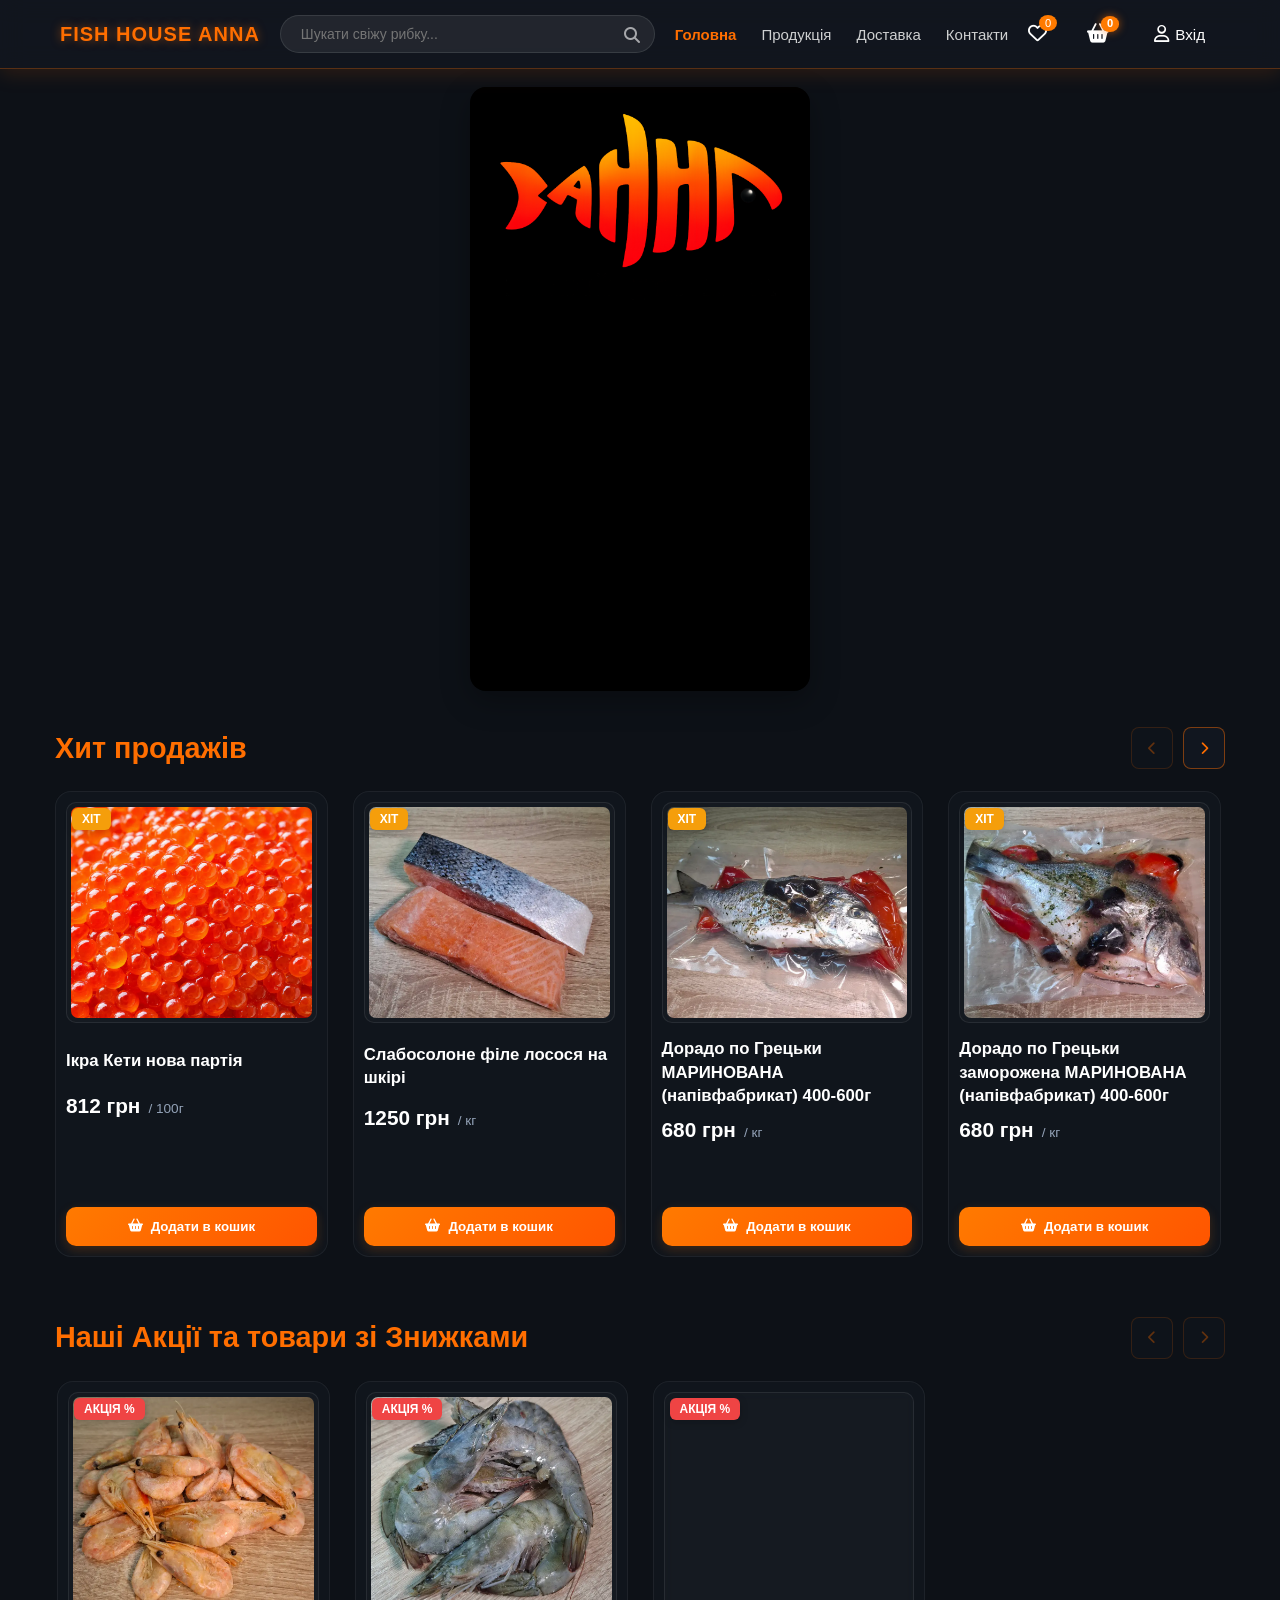
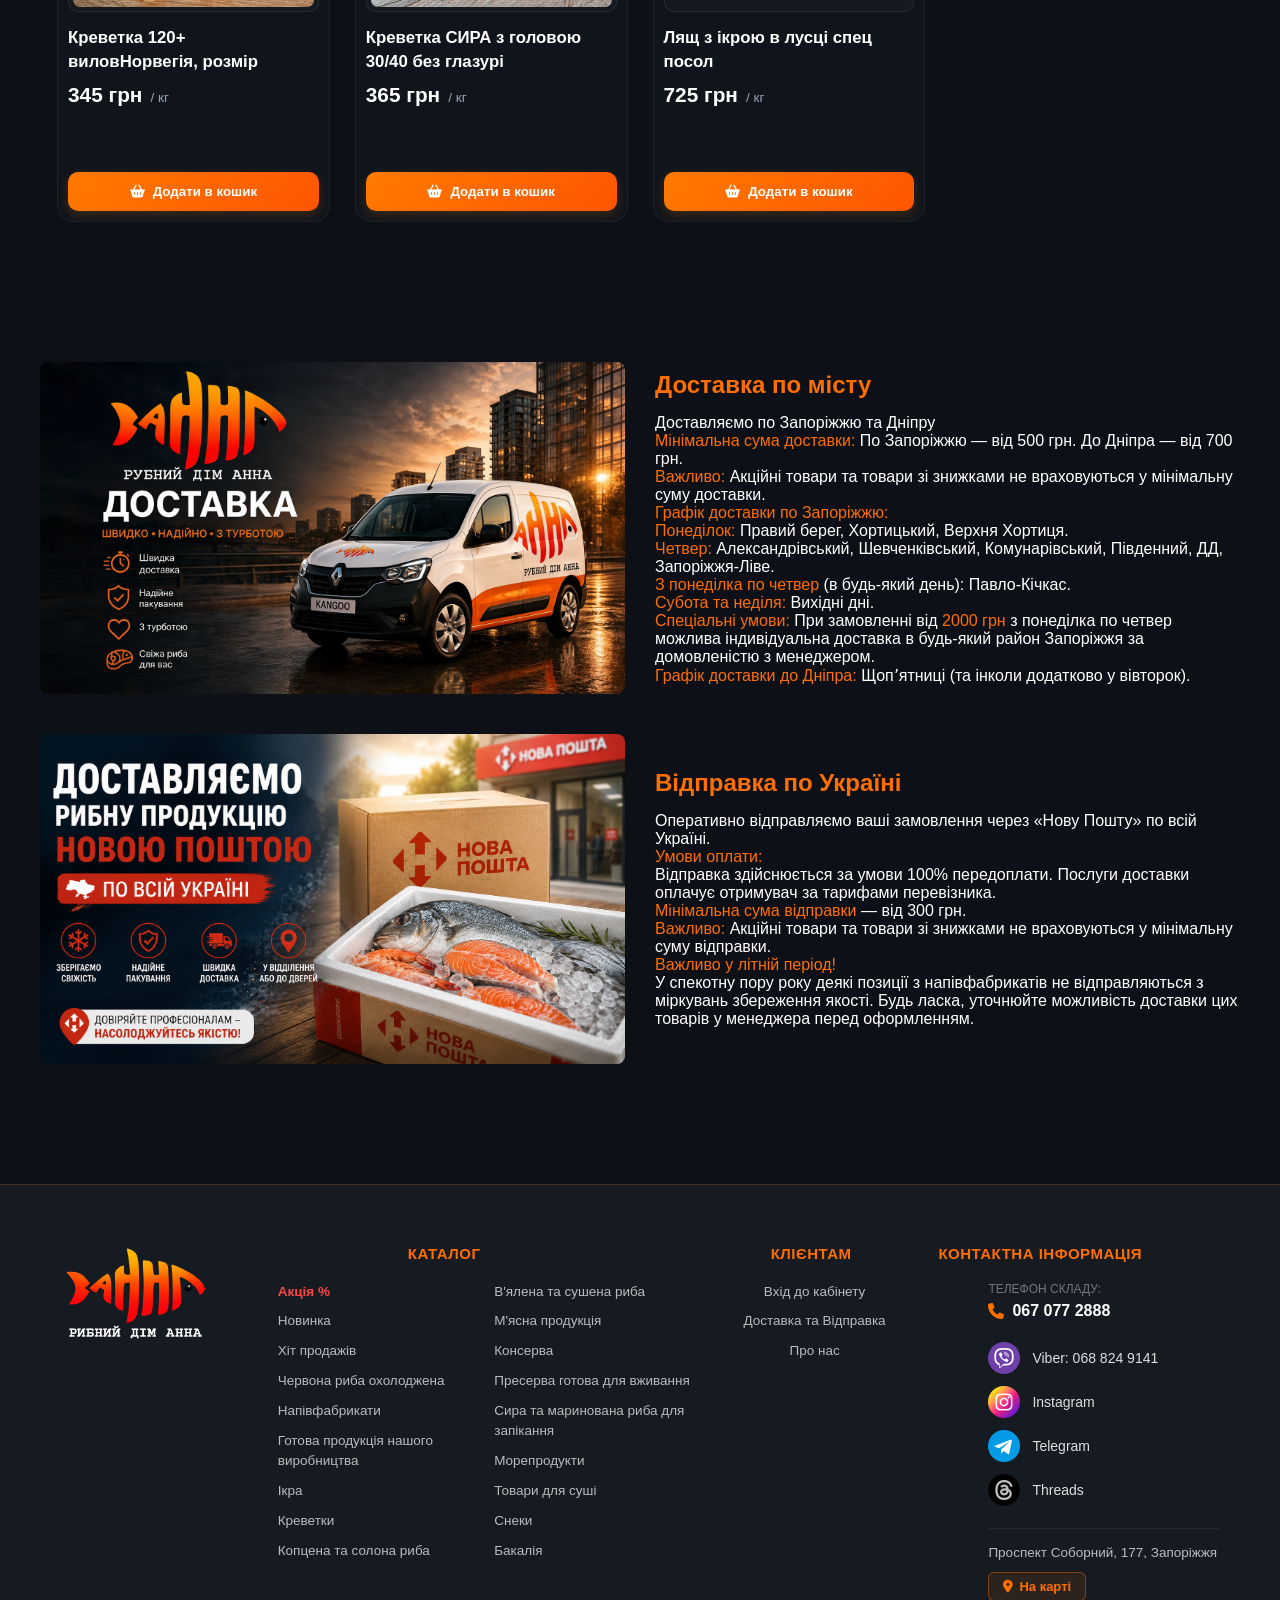
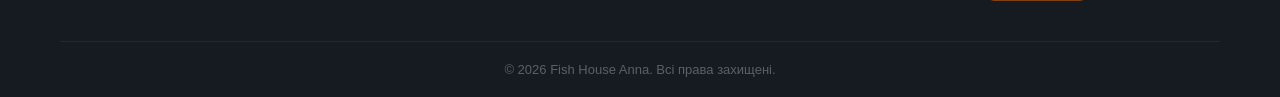
==== commit aed40617: "правка текста отправки по укр" ====
--- a/index.html
+++ b/index.html
@@ -147,7 +147,7 @@
         <p><span style="color: #FF6E00;">Умови оплати:</span></p>
         <p>Відправка здійснюється за умови 100% передоплати. Послуги доставки оплачує отримувач за тарифами перевізника.</p>
         <p><span style="color: #FF6E00;">Мінімальна сума відправки</span> — від 300 грн.</p>
-        <p><span style="color: #FF6E00;">Зверніть увагу:</span> акційні пропозиції та товари зі знижками не враховуються у мінімальну суму замовлення.</p>
+        <p><span style="color: #FF6E00;">Важливо:</span> Акційні товари та товари зі знижками не враховуються у мінімальну суму відправки.</p>
         <p><span style="color: #FF6E00;">Важливо у літній період!</span></p>
         <p>У спекотну пору року деякі позиції з напівфабрикатів не відправляються з міркувань збереження якості. Будь ласка, уточнюйте можливість доставки цих товарів у менеджера перед оформленням.</p>
     </div>
@@ -241,6 +241,7 @@
 
                     <div class="footer__address-block">
                         <span class="footer__address-text">Проспект Соборний, 177, Запоріжжя</span>
+                        
                             <a href="https://www.google.com/maps/place/%D0%A0%D0%B8%D0%B1%D0%BD%D0%B8%D0%B9+%D0%94%D1%96%D0%BC+%D0%90%D0%BD%D0%BD%D0%B0/@47.8570444,35.1028953,17z/data=!3m1!4b1!4m6!3m5!1s0x40dc67d0f59b39bb:0x7b064d7e89c7a3f5!8m2!3d47.8570444!4d35.1054702!16s%2Fg%2F11fklh0gy5?entry=ttu&g_ep=EgoyMDI2MDcyMC4wIKXMDSoASAFQAw%3D%3D" target="_blank" class="footer__map-btn">
                             <i class="fa-solid fa-location-dot"></i>
                             На карті
--- a/style.css
+++ b/style.css
@@ -2345,3 +2345,265 @@
     border-bottom: none;
 }
 
+/* ==========================================================================
+   ПЛАНШЕТЫ (769–1024px) — МЕНЮ ПО ЦЕНТРУ, ИКОНКИ СПРАВА
+   ========================================================================== */
+@media (min-width: 769px) and (max-width: 1024px) {
+
+    /* 1. Контейнер хедера — стандартный flex, без лишнего распределения */
+    .header__container {
+        display: flex;
+        flex-wrap: wrap;
+        align-items: center;
+        gap: 10px 20px;
+        padding: 12px 20px;
+    }
+
+    /* 2. Логотип — остаётся слева, не трогаем */
+    .header__logo {
+        flex: 0 0 auto;
+        margin-right: 0;
+    }
+
+    /* 3. Меню — растягивается и центрирует свои пункты */
+    .header__menu {
+        flex: 1; /* занимает всё свободное место между логотипом и иконками */
+        display: flex;
+        justify-content: center; /* пункты меню по центру внутри выделенного пространства */
+        gap: 30px; /* расстояние между пунктами, регулируй под свой вкус */
+    }
+
+    /* 4. Иконки — прижимаем к правому краю */
+    .header__favorites {
+        margin-left: auto; /* отодвигает первую иконку вправо */
+    }
+
+    /* 5. Отступы между иконками — удобно для пальцев */
+    .header__favorites,
+    .header__cart,
+    .header__account {
+        display: inline-flex;
+        align-items: center;
+        justify-content: center;
+        margin-left: 12px; /* расстояние между иконками */
+    }
+
+    /* 6. Первая иконка (сердце) — отступ от меню, чтобы не прилипала */
+    .header__favorites {
+        margin-left: 25px; /* чуть больше отступ от меню */
+    }
+
+    /* 7. Скрываем текст "Вхід" — только иконка */
+    .header__account-text {
+        display: none;
+    }
+
+    /* 8. Бургер — скрыт */
+    .header__burger {
+        display: none;
+    }
+
+    /* 9. Поиск — на вторую строку, на всю ширину */
+    .header__search {
+        order: 2;
+        flex: 0 0 100%;
+        max-width: 100%;
+        margin-top: 8px;
+    }
+
+    /* 10. Поле поиска */
+    .header__search-input {
+        width: 100%;
+        padding: 10px 45px 10px 20px;
+        font-size: 14px;
+    }
+
+    /* 11. Кнопка поиска */
+    .header__search-btn {
+        width: 35px;
+        height: 35px;
+        font-size: 16px;
+    }
+
+    /* 12. Блок подсказок — на всю ширину */
+    .search-suggestions-box {
+        width: 100% !important;
+        max-width: 100% !important;
+        left: 0 !important;
+        right: 0 !important;
+        box-sizing: border-box;
+    }
+}
+
+/* ==========================================================================
+   УЗКИЙ ПЛАНШЕТНЫЙ ДИАПАЗОН (769–838px) — МАКСИМАЛЬНОЕ СЖАТИЕ
+   ========================================================================== */
+@media (min-width: 769px) and (max-width: 838px) {
+
+    /* Контейнер хедера — уменьшаем общие отступы и зазоры */
+    .header__container {
+        gap: 6px 8px !important;      /* минимальные зазоры между элементами */
+        padding: 10px 12px !important; /* уменьшаем отступы по бокам */
+    }
+
+    /* Логотип — делаем компактнее, чтобы освободить место */
+    .header__logo {
+        font-size: 14px !important;    /* фиксированный маленький размер */
+        flex-shrink: 0 !important;     /* не даём ему сжиматься ещё сильнее */
+    }
+
+    /* Меню навигации — уменьшаем отступы между пунктами */
+    .header__menu {
+        gap: 50px !important;           /* минимальное расстояние между "Головна", "Продукція" и т.д. */
+    }
+
+    /* Каждый пункт меню — делаем шрифт поменьше */
+    .header__menu-link {
+        font-size: 12px !important;    /* компактный размер текста */
+        white-space: nowrap !important; /* запрещаем перенос внутри пункта */
+    }
+
+    /* Иконки (сердце, корзина, вход) — уменьшаем расстояние между ними */
+    .header__favorites,
+    .header__cart,
+    .header__account {
+        margin-left: 6px !important;    /* минимальный отступ между иконками */
+        font-size: 15px !important;     /* размер иконок чуть меньше */
+    }
+
+    /* Отступ перед первой иконкой (сердце) — чтобы не прилипала к меню */
+    .header__favorites {
+        margin-left: 14px !important;   /* чуть больше, чем между иконками */
+    }
+
+    /* Скрываем текст "Вхід" — только иконка */
+    .header__account-text {
+        display: none !important;
+    }
+
+    /* Бургер-меню — скрыто */
+    .header__burger {
+        display: none !important;
+    }
+
+    /* Поиск — остаётся на второй строке (ничего не меняем) */
+    .header__search {
+        order: 2;
+        flex: 0 0 100%;
+        max-width: 100%;
+        margin-top: 8px;
+    }
+
+    .header__search-input {
+        width: 100%;
+        padding: 10px 45px 10px 20px;
+        font-size: 14px;
+    }
+
+    .header__search-btn {
+        width: 35px;
+        height: 35px;
+        font-size: 16px;
+    }
+
+    .search-suggestions-box {
+        width: 100% !important;
+        max-width: 100% !important;
+        left: 0 !important;
+        right: 0 !important;
+        box-sizing: border-box;
+    }
+}
+
+/* ==========================================================================
+   ДОПОЛНИТЕЛЬНЫЕ ОТСТУПЫ ДЛЯ ИКОНОК И БУРГЕРА НА МОБИЛКАХ (≤ 768px)
+   ========================================================================== */
+@media (max-width: 768px) {
+    .header__favorites,
+    .header__cart,
+    .header__account {
+        margin-left: 10px;   /* расстояние между иконками */
+    }
+    .header__favorites {
+        margin-left: 0;      /* первая иконка (сердце) без отступа слева */
+    }
+    .header__burger {
+        margin-left: 14px;   /* отступ от иконки входа до бургера */
+    }
+}
+
+/* ==========================================================================
+   ФУТЕР — ПЕРЕСТРОЙКА ДЛЯ ПЛАНШЕТОВ (577–1024px)
+   ========================================================================== */
+@media (min-width: 577px) and (max-width: 1024px) {
+
+    /* 1. Перестраиваем сетку: 2 колонки, но с явными зонами */
+    .footer__grid {
+        display: grid;
+        grid-template-columns: 2fr 1fr;   /* каталог — 2 части, контакты — 1 часть */
+        grid-template-rows: auto auto;    /* две строки */
+        gap: 30px 40px;
+    }
+
+    /* 2. Каталог — первая колонка, первая строка */
+    .footer__catalog-center {
+        grid-column: 1 / 2;    /* первая колонка */
+        grid-row: 1 / 2;       /* первая строка */
+    }
+
+    /* 3. Контакты — вторая колонка, первая строка */
+    .footer__col-contacts {
+        grid-column: 2 / 3;    /* вторая колонка */
+        grid-row: 1 / 2;       /* первая строка */
+    }
+
+    /* 4. Клієнтам — первая колонка, вторая строка (на всю ширину) */
+    .footer__col {
+        grid-column: 1 / 3;    /* растягиваем на всю ширину (2 колонки) */
+        grid-row: 2 / 3;       /* вторая строка */
+        display: flex;
+        flex-direction: column;
+        align-items: center;   /* центрируем содержимое */
+        text-align: center;
+    }
+
+    /* 5. Исправляем съехавший заголовок "Клієнтам" — убираем сдвиг влево */
+    .footer__title--clients {
+        position: static !important;   /* убираем position: relative */
+        left: 0 !important;            /* убираем смещение */
+        text-align: center;
+    }
+
+    /* 6. Список "Клієнтам" — центрируем */
+    .footer__list--clients {
+        text-align: center;
+        display: flex;
+        flex-direction: column;
+        align-items: center;
+        gap: 8px;
+    }
+
+    /* 7. Каталог — нормальное отображение без лишних смещений */
+    .footer__title--center {
+        position: static !important;   /* убираем смещение */
+        right: 0 !important;
+        text-align: center;
+    }
+
+    /* 8. Контакты — убираем лишний отступ слева */
+    .footer__contacts {
+        margin-left: 0 !important;
+        align-items: flex-start;       /* выравнивание по левому краю */
+    }
+
+    /* 9. Логотип — скрываем на планшетах, если мешается */
+    .footer__logo-zone {
+        display: none;    /* убираем логотип, чтобы не занимал место */
+    }
+
+    /* 10. Нижняя строка — на всю ширину */
+    .footer__bottom {
+        grid-column: span 2;
+    }
+}
+
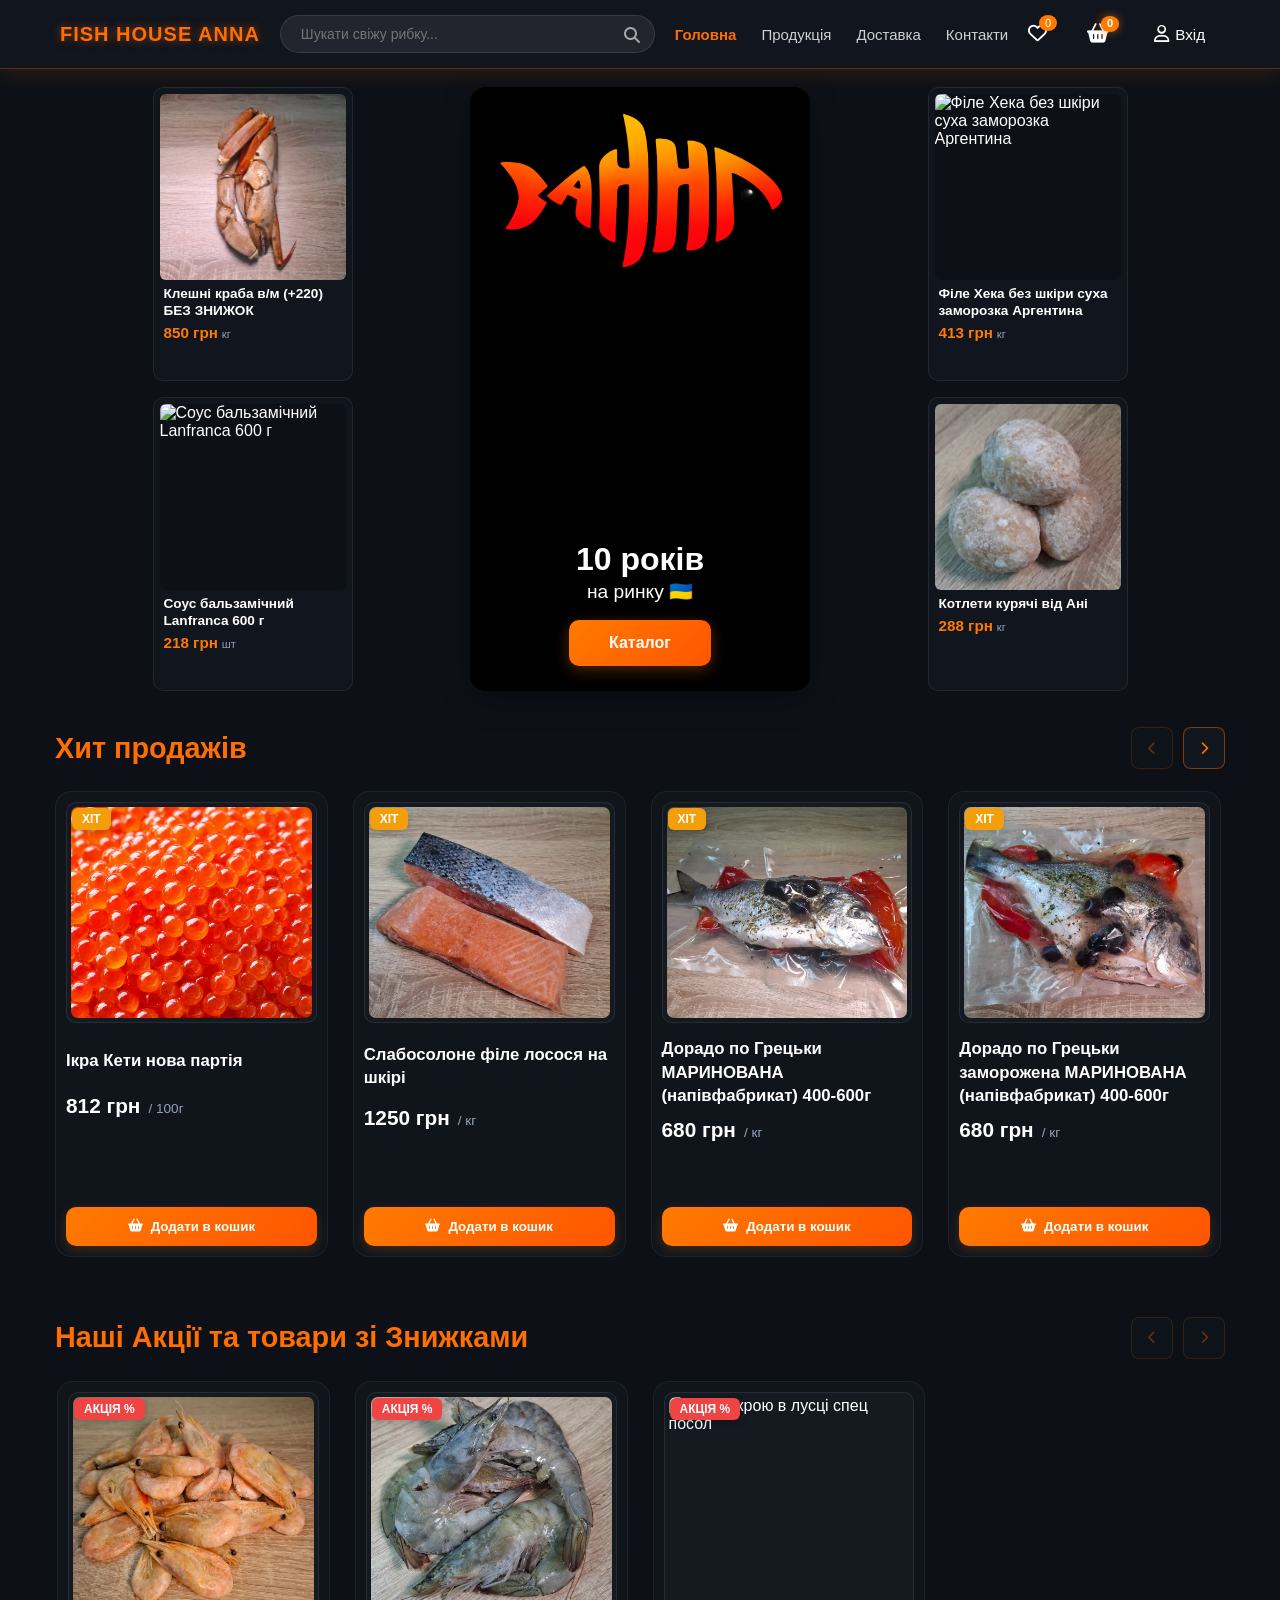
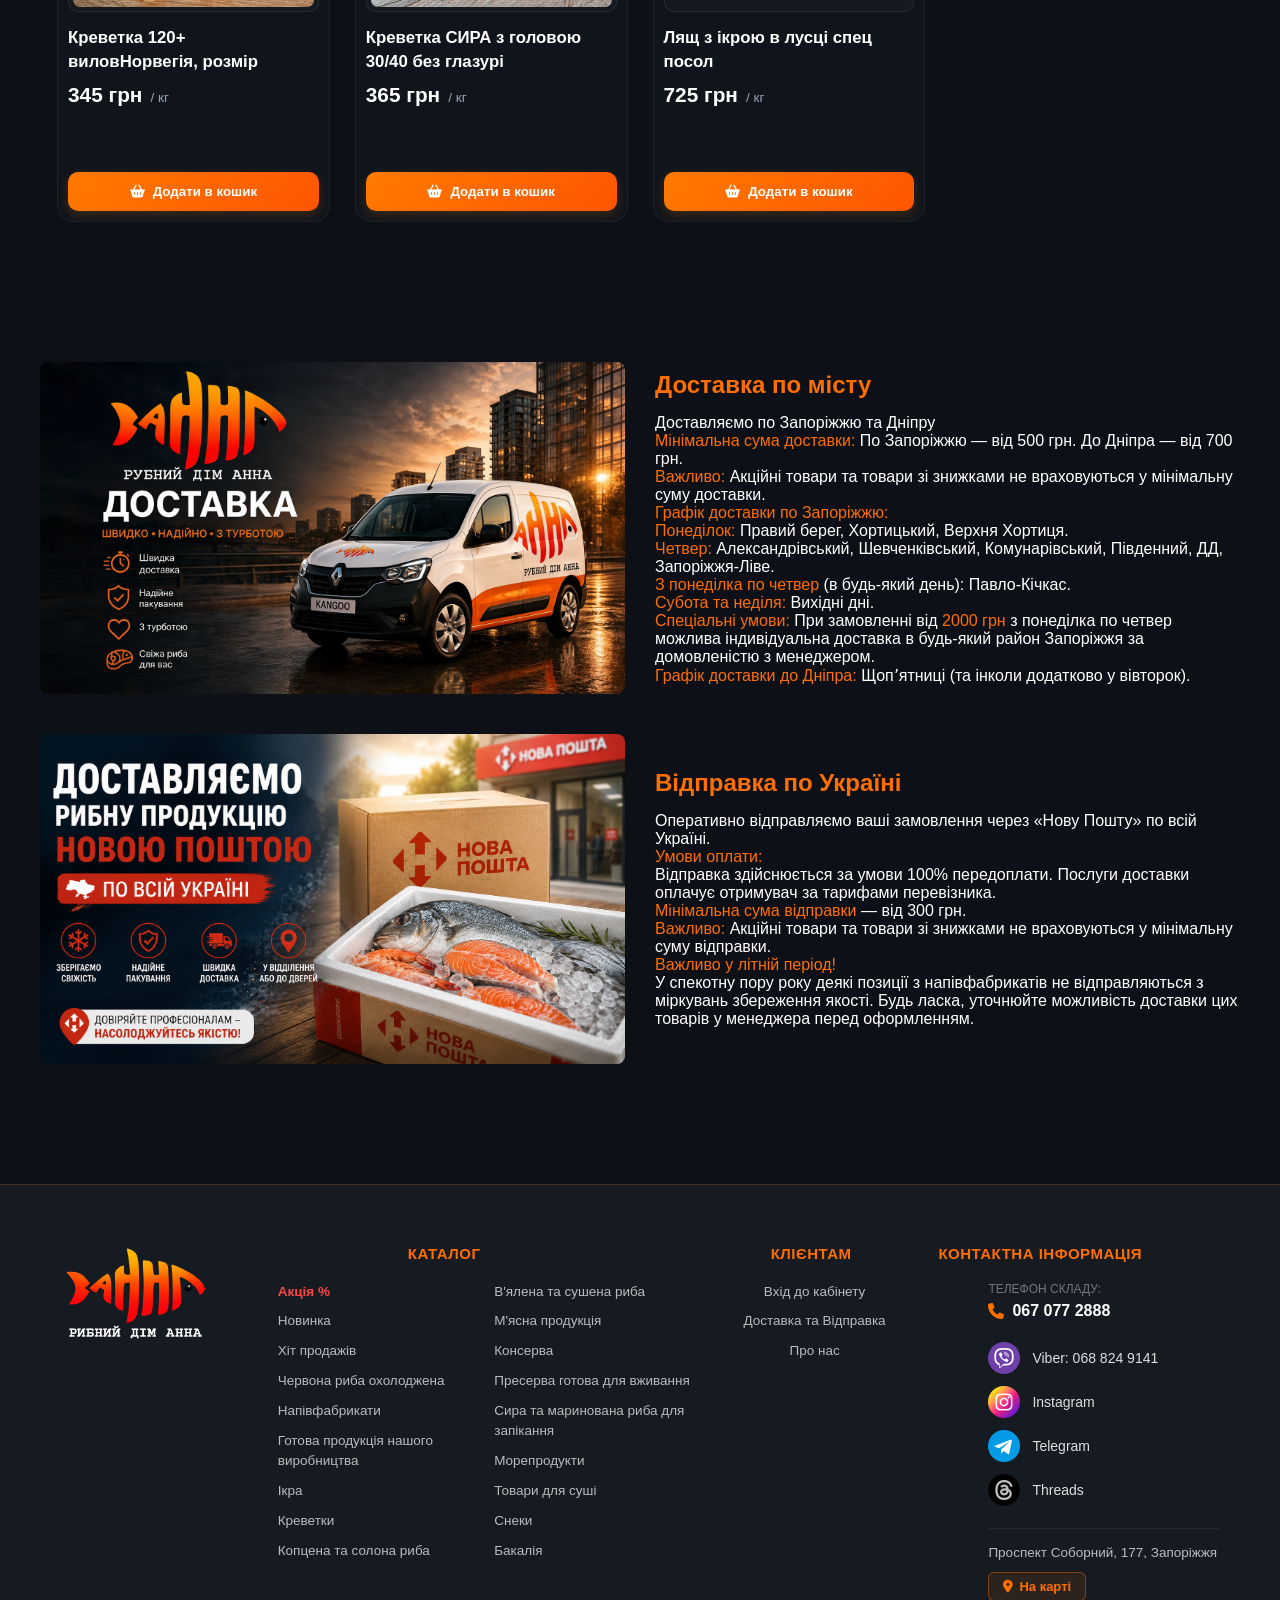
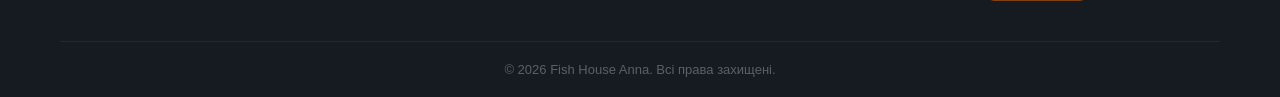
==== commit 4b92d80a: "херо блок готов полностью (4топ)" ====
--- a/index.html
+++ b/index.html
@@ -57,26 +57,39 @@
         <div class="container">
             <div class="hero__grid">
                 
-                <div class="hero__side hero__side--left"></div>
+                <div class="hero__side hero__side--left">
+    
+</div>
 
                 <div class="hero__center">
                     <div class="hero__video-box">
-                        
+                        <!-- Логотип сверху -->
                         <div class="hero__logo-overlay">
                             <img src="images/logo.png" alt="Логотип" class="hero__logo">
                         </div>
                         
+                        <!-- Затемнение -->
                         <div class="hero__video-overlay"></div>
                         
+                        <!-- Само видео -->
                         <video class="hero__video" autoplay loop muted playsinline>
                             <source src="images/video.mp4" type="video/mp4">
                             Ваш браузер не підтримує відео.
                         </video>
-                        
-                    </div>
-                </div>
-
-                <div class="hero__side hero__side--right"></div>
+
+                        <!-- НОВЫЙ БЛОК: текст и кнопка поверх видео, внизу -->
+                        <div class="hero__cta">
+                            <div class="hero__cta-content">
+                                <p class="hero__cta-title">10 років</p>
+                                <p class="hero__cta-subtitle">на ринку 🇺🇦</p>
+                                <a href="products.html" class="hero__cta-button">Каталог</a>
+                            </div>
+                        </div>
+                    </div>
+                </div>
+
+                <div class="hero__side hero__side--right">
+                </div>
 
             </div>
         </div>
@@ -258,6 +271,7 @@
         </div>
     </div>
 </footer>
+    <script src="4top.js"></script>
     <script src="main.js"></script>
 </body>
 </html>
--- a/style.css
+++ b/style.css
@@ -316,16 +316,16 @@
     display: grid;
     grid-template-columns: 1fr 340px 1fr; /* Бока делят место поровну, центр строго 340px под мобильное видео */
     gap: 20px;
-    align-items: start;
+    align-items: stretch; /* Колонки тянутся на одинаковую высоту */
     max-width: 1200px;
     margin: 0 auto;
     width: 100%;
 }
 
-/* Боковые пустые пространства под будущие карточки */
+/* Боковые пространства под карточки 4TOP */
 .hero__side {
     width: 100%;
-    min-height: 200px;
+    min-height: 0;
 }
 
 /* Центральная часть */
@@ -362,43 +362,29 @@
     left: 0;
     width: 100%;
     height: 100%;
-    background: rgba(0, 0, 0, 0.3); /* 0.3 — это степень затемнения. Нужна больше темнота — ставь 0.4 или 0.5 */
-    z-index: 2; /* Сидит строго над видео */
-    pointer-events: none; /* Чтобы клики проходили сквозь слой */
-}
-
-/* Контейнер для логотипа (позиционирование сверху по центру) */
+    background: rgba(0, 0, 0, 0.3);
+    z-index: 2;
+    pointer-events: none;
+}
+
+/* Контейнер для логотипа */
 .hero__logo-overlay {
     position: absolute;
-    top: 20px; /* Отступ логотипа от верхнего края видео */
+    top: 20px;
     left: 50%;
-    transform: translateX(-50%); /* Центровка по горизонтали */
+    transform: translateX(-50%);
     width: 100%;
     display: flex;
     justify-content: center;
-    z-index: 3; /* Поверх затемнения и видео */
+    z-index: 3;
     pointer-events: none;
 }
 
 /* Сам логотип */
 .hero__logo {
-    max-width: 90%; /* Логотип занимает 90% ширины видео. Уменьшай проценты, если захочешь сделать его меньше */
+    max-width: 90%;
     height: auto;
     object-fit: contain;
-}
-
-/* Адаптив для мобилок */
-@media (max-width: 992px) {
-    .hero__grid {
-        grid-template-columns: 1fr;
-    }
-    .hero__side {
-        display: none; /* Прячем пустые боковые зоны на телефонах, чтобы не мешались */
-    }
-    .hero__center {
-        max-width: 340px;
-        margin: 0 auto;
-    }
 }
 /* ==========================================================================
    4. АВТОНОМНЫЙ ФУТЕР С ПОДГОНКОЙ PNG ИКОНОК (БЭМ)
@@ -2607,3 +2593,525 @@
     }
 }
 
+/* ==========================================================================
+   CTA ПОВЕРХ ВИДЕО (нижняя часть)
+   ========================================================================== */
+.hero__cta {
+    position: absolute;
+    bottom: 0;
+    left: 0;
+    width: 100%;
+    padding: 20px 15px 25px 15px;
+    /* Градиентная подложка для читаемости текста */
+    background: linear-gradient(to top, rgba(0,0,0,0.7) 0%, transparent 100%);
+    pointer-events: none; /* Чтобы клики проходили сквозь фон, но кнопка будет поверх */
+    z-index: 5; /* Поверх видео и затемнения */
+    text-align: center;
+    box-sizing: border-box;
+}
+
+/* Контент внутри — чтобы кнопка была кликабельной */
+.hero__cta-content {
+    pointer-events: auto; /* Возвращаем клики на кнопку и текст, если нужно */
+}
+
+.hero__cta-title {
+    color: #ffffff;
+    font-size: 2rem;
+    font-weight: 700;
+    margin: 0 0 2px 0;
+    line-height: 1.2;
+    text-shadow: 0 2px 8px rgba(0,0,0,0.5); /* Лёгкая тень для читаемости, но анимации нет */
+}
+
+.hero__cta-subtitle {
+    color: #ffffff;
+    font-size: 1.2rem;
+    font-weight: 400;
+    margin: 0 0 15px 0;
+    line-height: 1.3;
+    text-shadow: 0 2px 8px rgba(0,0,0,0.5);
+}
+
+.hero__cta-button {
+    display: inline-block;
+    background: linear-gradient(135deg, #ff7a00 0%, #ff5500 100%);
+    color: #fff;
+    padding: 14px 40px;
+    border-radius: 10px;
+    font-weight: 600;
+    font-size: 1rem;
+    text-decoration: none;
+    box-shadow: 0 4px 15px rgba(255, 122, 0, 0.3);
+    transition: all 0.2s ease;
+    pointer-events: auto; /* Кнопка кликабельна */
+    border: none;
+    cursor: pointer;
+}
+
+.hero__cta-button:hover {
+    transform: translateY(-2px);
+    box-shadow: 0 6px 22px rgba(255, 122, 0, 0.45);
+}
+
+/* Адаптив */
+@media (max-width: 768px) {
+    .hero__cta {
+        padding: 15px 12px 20px 12px;
+    }
+    .hero__cta-title {
+        font-size: 1.6rem;
+    }
+    .hero__cta-subtitle {
+        font-size: 1rem;
+    }
+    .hero__cta-button {
+        padding: 12px 32px;
+        font-size: 0.95rem;
+    }
+}
+
+@media (max-width: 480px) {
+    .hero__cta-title {
+        font-size: 1.3rem;
+    }
+    .hero__cta-subtitle {
+        font-size: 0.9rem;
+        margin-bottom: 12px;
+    }
+    .hero__cta-button {
+        padding: 10px 28px;
+        font-size: 0.9rem;
+    }
+}
+
+/* ============================================================
+   4TOP — КОМПАКТНЫЕ КАРТОЧКИ ПО БОКАМ ОТ ВИДЕО
+   ============================================================ */
+
+/* ============================================================
+   4TOP — КОМПАКТНЫЕ КАРТОЧКИ ПО БОКАМ ОТ ВИДЕО
+   ============================================================ */
+
+.hero__side {
+    display: flex;
+    flex-direction: column;
+    justify-content: space-between;
+    align-items: center; /* Центрирование карток по горизонтали в колонке */
+    gap: 16px;
+    height: 100%;
+    min-height: 0;
+    width: 100%;
+}
+
+.hero-side-card {
+    flex: 1 1 0;
+    min-height: 0;
+    height: calc((100% - 16px) / 2);
+    width: 100%;
+    max-width: 200px; /* Ограничиваем ширину, чтобы карточка была вытянутой ~3:4 */
+    margin: 0 auto;
+    display: flex;
+    flex-direction: column;
+    background: rgba(20, 26, 35, 0.6);
+    backdrop-filter: blur(6px);
+    -webkit-backdrop-filter: blur(6px);
+    border: 1px solid rgba(255, 255, 255, 0.08);
+    border-radius: 10px;
+    padding: 6px;
+    cursor: pointer;
+    transition: all 0.25s ease;
+    overflow: hidden;
+    box-sizing: border-box;
+}
+
+.hero-side-card:hover {
+    border-color: #ff7a00;
+    box-shadow: 0 0 16px rgba(255, 122, 0, 0.2);
+    transform: translateY(-3px);
+}
+
+.hero-side-card__img-box {
+    width: 100%;
+    aspect-ratio: 1 / 1; /* Квадрат */
+    flex-shrink: 0; /* Чтобы не сжимался */
+    overflow: hidden;
+    border-radius: 6px;
+    background: #0d1117;
+    position: relative;
+}
+
+.hero-side-card__img {
+    width: 100%;
+    height: 100%;
+    object-fit: cover;
+    transition: transform 0.3s ease;
+}
+
+.hero-side-card:hover .hero-side-card__img {
+    transform: scale(1.04);
+}
+
+.hero-side-card__body {
+    padding: 6px 4px 2px 4px;
+    flex-shrink: 0;
+    display: flex;
+    flex-direction: column;
+    justify-content: flex-end;
+}
+
+.hero-side-card__title {
+    font-size: 0.85rem;
+    font-weight: 600;
+    color: #ffffff;
+    line-height: 1.25;
+    display: -webkit-box;
+    -webkit-line-clamp: 2;
+    -webkit-box-orient: vertical;
+    overflow: hidden;
+    margin-bottom: 4px;
+}
+
+.hero-side-card__price-row {
+    display: flex;
+    align-items: baseline;
+    gap: 4px;
+    flex-wrap: wrap;
+}
+
+.hero-side-card__price {
+    font-size: 0.95rem;
+    font-weight: 700;
+    color: #ff7a00;
+}
+
+.hero-side-card__unit {
+    font-size: 0.7rem;
+    color: #94a3b8;
+}
+
+/* Заглушка для отсутствующих товаров */
+.hero-side-card--unavailable {
+    opacity: 0.55;
+    cursor: default;
+    background: rgba(20, 26, 35, 0.4);
+}
+
+.hero-side-card--unavailable:hover {
+    transform: none !important;
+    border-color: rgba(255, 255, 255, 0.08) !important;
+    box-shadow: none !important;
+}
+
+.hero-side-card__unavailable-box {
+    width: 100%;
+    height: 100%;
+    display: flex;
+    flex-direction: column;
+    align-items: center;
+    justify-content: center;
+    color: #64748b;
+    font-size: 0.75rem;
+    text-align: center;
+    padding: 10px;
+}
+
+/* ============================================================
+   ПОПАП (МОДАЛЬНОЕ ОКНО ДОБАВЛЕНИЯ В КОШИК)
+   ============================================================ */
+
+.popup {
+    position: fixed;
+    top: 0;
+    left: 0;
+    width: 100vw;
+    height: 100vh;
+    z-index: 2000;
+    display: flex;
+    align-items: center;
+    justify-content: center;
+    opacity: 0;
+    visibility: hidden;
+    transition: opacity 0.3s ease, visibility 0.3s ease;
+}
+
+.popup--open {
+    opacity: 1;
+    visibility: visible;
+}
+
+.popup__overlay {
+    position: absolute;
+    top: 0;
+    left: 0;
+    width: 100%;
+    height: 100%;
+    background: rgba(0, 0, 0, 0.7);
+    backdrop-filter: blur(4px);
+    -webkit-backdrop-filter: blur(4px);
+}
+
+.popup__content {
+    position: relative;
+    z-index: 2001;
+    width: 90%;
+    max-width: 400px;
+    background: rgba(20, 26, 35, 0.95);
+    border: 1px solid rgba(255, 122, 0, 0.3);
+    border-radius: 16px;
+    padding: 28px 24px;
+    box-shadow: 0 10px 40px rgba(0, 0, 0, 0.6), 0 0 20px rgba(255, 122, 0, 0.15);
+    text-align: center;
+    box-sizing: border-box;
+    transform: scale(0.92);
+    transition: transform 0.3s ease;
+}
+
+.popup--open .popup__content {
+    transform: scale(1);
+}
+
+.popup__close {
+    position: absolute;
+    top: 12px;
+    right: 16px;
+    background: none;
+    border: none;
+    color: #94a3b8;
+    font-size: 1.5rem;
+    cursor: pointer;
+    transition: color 0.2s;
+    line-height: 1;
+}
+
+.popup__close:hover {
+    color: #ff7a00;
+}
+
+.popup__title {
+    color: #ffffff;
+    font-size: 1.2rem;
+    font-weight: 700;
+    margin-bottom: 8px;
+}
+
+.popup__subtitle {
+    color: #94a3b8;
+    font-size: 0.85rem;
+    margin-bottom: 22px;
+    line-height: 1.4;
+}
+
+.popup__buttons {
+    display: flex;
+    gap: 12px;
+    justify-content: center;
+}
+
+.popup__confirm-btn {
+    flex: 1;
+    background: linear-gradient(135deg, #ff7a00 0%, #ff5500 100%);
+    color: #ffffff;
+    border: none;
+    padding: 12px 20px;
+    border-radius: 10px;
+    font-weight: 600;
+    font-size: 0.95rem;
+    cursor: pointer;
+    box-shadow: 0 4px 15px rgba(255, 122, 0, 0.3);
+    transition: all 0.2s ease;
+}
+
+.popup__confirm-btn:hover {
+    transform: translateY(-2px);
+    box-shadow: 0 6px 20px rgba(255, 122, 0, 0.45);
+}
+
+.popup__cancel-btn {
+    flex: 1;
+    background: rgba(255, 255, 255, 0.08);
+    color: #ffffff;
+    border: 1px solid rgba(255, 255, 255, 0.15);
+    padding: 12px 20px;
+    border-radius: 10px;
+    font-weight: 600;
+    font-size: 0.95rem;
+    cursor: pointer;
+    transition: all 0.2s ease;
+}
+
+.popup__cancel-btn:hover {
+    background: rgba(255, 255, 255, 0.15);
+}
+
+/* ============================================================
+   АДАПТИВНОСТЬ 4TOP (ПЛАНШЕТЫ И МОБИЛЬНЫЕ)
+   ============================================================ */
+
+/* Планшеты (769px — 992px) */
+@media (max-width: 992px) and (min-width: 769px) {
+    .hero__grid {
+        display: flex !important;
+        flex-direction: column !important;
+        align-items: center !important;
+        gap: 16px !important;
+    }
+    .hero__center {
+        order: 1 !important;
+        max-width: 340px !important;
+        width: 100% !important;
+    }
+    .hero__side--left,
+    .hero__side--right {
+        display: grid !important;
+        grid-template-columns: repeat(2, 1fr) !important;
+        gap: 18px !important;
+        width: 100% !important;
+        max-width: 660px !important;
+        height: auto !important;
+        flex-direction: unset !important;
+        justify-content: unset !important;
+        align-items: unset !important;
+        order: unset !important;
+        margin: 0 auto !important;
+    }
+    .hero__side--left {
+        order: 2 !important;
+    }
+    .hero__side--right {
+        order: 3 !important;
+    }
+    .hero-side-card {
+        height: 405px !important;
+        max-height: none !important;
+        max-width: 100% !important;
+        flex: none !important;
+        margin: 0 !important;
+    }
+    .hero-side-card__title {
+        font-size: 0.95rem !important;
+    }
+    .hero-side-card__price {
+        font-size: 1.05rem !important;
+    }
+}
+
+/* Большие телефоны (600px — 768px) */
+@media (max-width: 768px) and (min-width: 600px) {
+    .hero__grid {
+        display: flex !important;
+        flex-direction: column !important;
+        align-items: center !important;
+        gap: 16px !important;
+    }
+    .hero__center {
+        order: 1 !important;
+        max-width: 340px !important;
+        width: 100% !important;
+    }
+    .hero__side--left,
+    .hero__side--right {
+        display: grid !important;
+        grid-template-columns: repeat(2, 1fr) !important;
+        gap: 16px !important;
+        width: 100% !important;
+        max-width: 510px !important;
+        height: auto !important;
+        flex-direction: unset !important;
+        justify-content: unset !important;
+        align-items: unset !important;
+        order: unset !important;
+        margin: 0 auto !important;
+    }
+    .hero__side--left {
+        order: 2 !important;
+    }
+    .hero__side--right {
+        order: 3 !important;
+    }
+    .hero-side-card {
+        height: 330px !important;
+        max-height: none !important;
+        max-width: 100% !important;
+        flex: none !important;
+        margin: 0 !important;
+    }
+    .hero-side-card__title {
+        font-size: 0.9rem !important;
+    }
+    .hero-side-card__price {
+        font-size: 1rem !important;
+    }
+}
+
+/* Маленькие мобилки (до 599.98px) – МАКСИМАЛЬНАЯ СПЕЦИФИЧНОСТЬ */
+@media (max-width: 599.98px) {
+    .hero__grid {
+        display: flex !important;
+        flex-direction: column !important;
+        align-items: center !important;
+        gap: 10px !important;
+    }
+    .hero__grid .hero__center {
+        order: 1 !important;
+        max-width: 340px !important;
+        width: 100% !important;
+    }
+    /* Переопределяем все боковые колонки через родителя */
+    .hero__grid .hero__side,
+    .hero__grid .hero__side--left,
+    .hero__grid .hero__side--right {
+        display: grid !important;
+        grid-template-columns: repeat(2, 1fr) !important;
+        gap: 10px !important;
+        width: 100% !important;
+        max-width: 340px !important;
+        height: auto !important;
+        flex-direction: unset !important;
+        justify-content: unset !important;
+        align-items: unset !important;
+        order: unset !important;
+        margin: 0 auto !important;
+        flex: unset !important;
+    }
+    .hero__grid .hero__side--left {
+        order: 2 !important;
+    }
+    .hero__grid .hero__side--right {
+        order: 3 !important;
+    }
+    .hero__grid .hero-side-card {
+        height: 220px !important;
+        max-height: none !important;
+        max-width: 100% !important;
+        flex: none !important;
+        flex-direction: column !important;
+        padding: 5px !important;
+        margin: 0 !important;
+        align-self: unset !important;
+    }
+    .hero__grid .hero-side-card__img-box {
+        width: 100% !important;
+        aspect-ratio: 1 / 1 !important;
+        flex-shrink: 0 !important;
+        min-height: unset !important;
+    }
+    .hero__grid .hero-side-card__body {
+        padding: 4px 2px 2px 2px !important;
+        flex: 1 !important;
+        display: flex !important;
+        flex-direction: column !important;
+        justify-content: flex-end !important;
+    }
+    .hero__grid .hero-side-card__title {
+        font-size: 0.7rem !important;
+        line-height: 1.2 !important;
+        margin-bottom: 2px !important;
+    }
+    .hero__grid .hero-side-card__price {
+        font-size: 0.8rem !important;
+    }
+    .hero__grid .hero-side-card__unit {
+        font-size: 0.6rem !important;
+    }
+}
